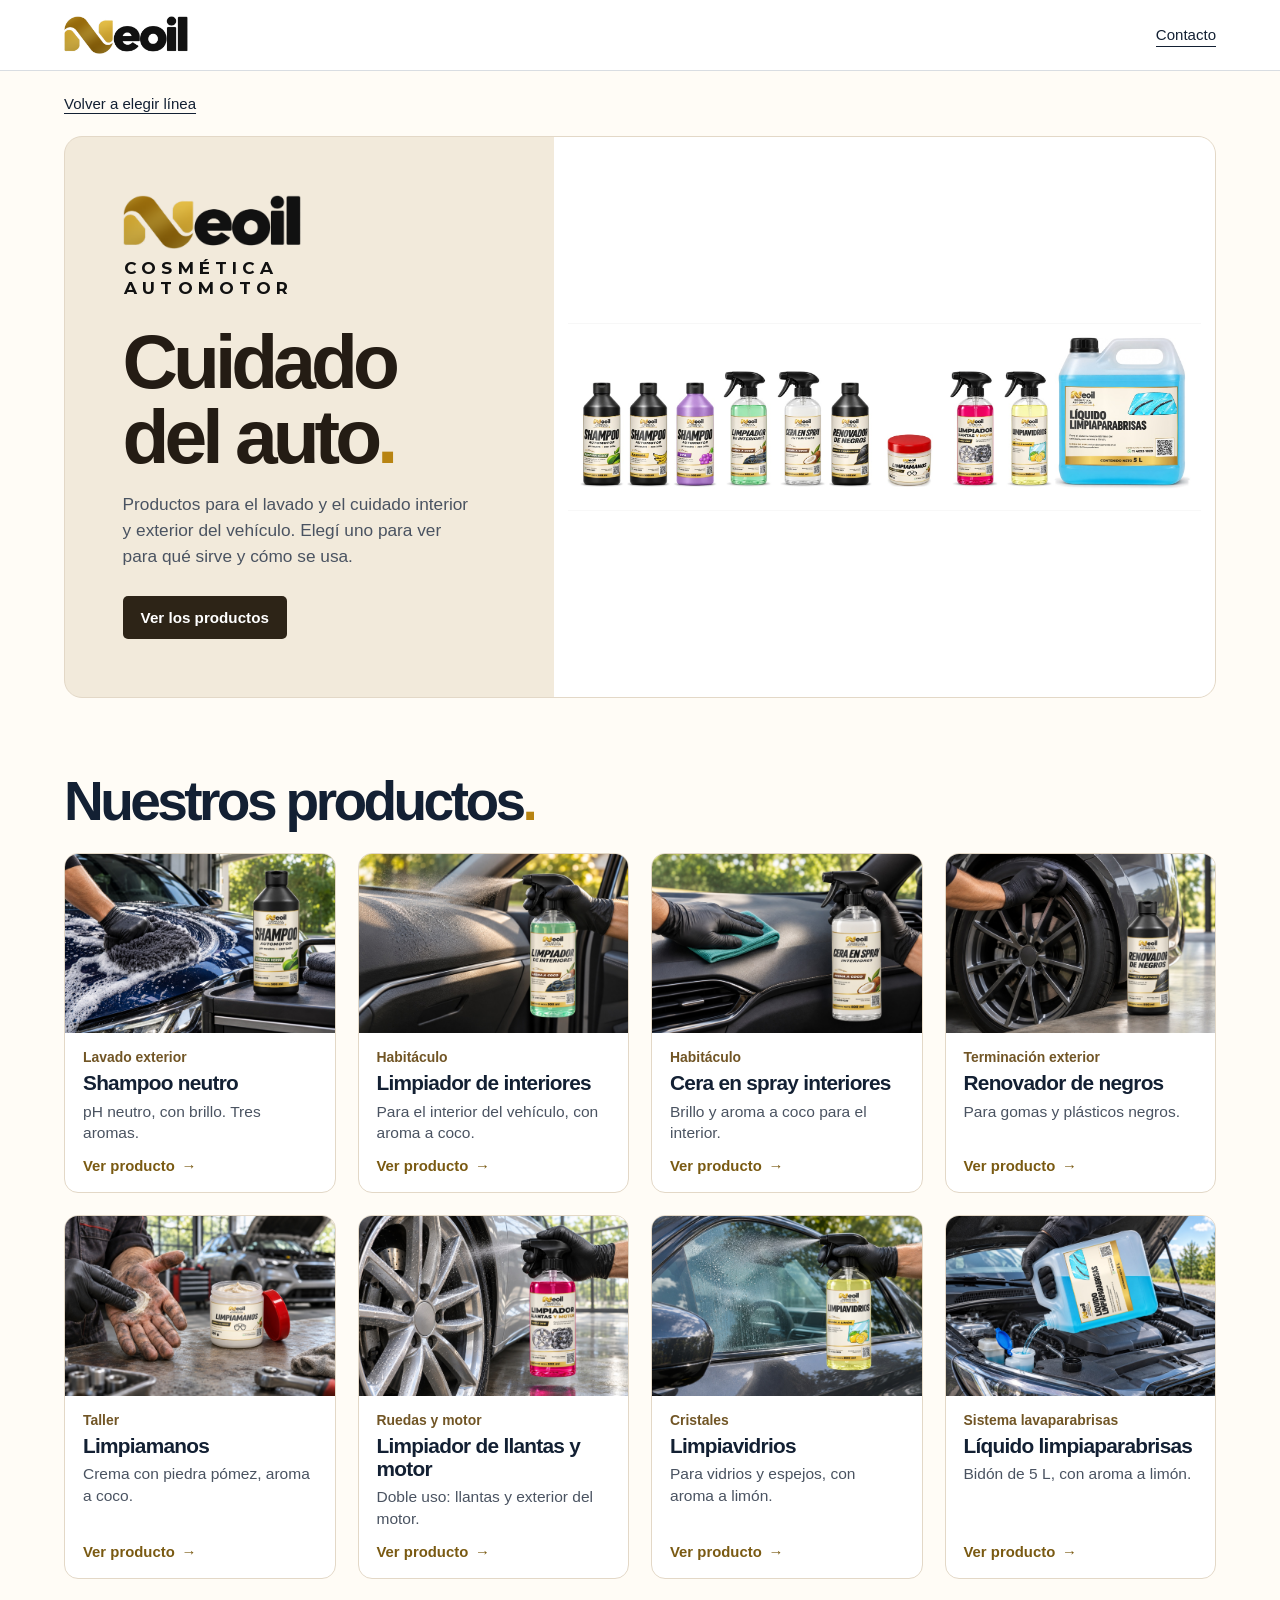
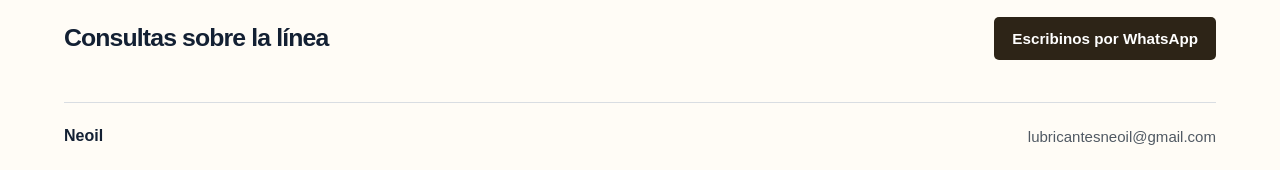
==== cosmetica-automotor.html @ 337b80f4 "Catálogo de Cosmética Automotor: grilla y una página por producto Co-Authored-By: Claude Fable 5.2 <" ====
<!doctype html>
<html lang="es-AR">
<head>
<meta charset="utf-8">
<meta name="viewport" content="width=device-width,initial-scale=1">
<link rel="icon" href="neoil-logo.jpg">
<link rel="stylesheet" href="lineas/estilo.css?v=5">
<title>Neoil Cosmética Automotor | Línea de productos</title>
<meta name="description" content="Conocé los productos de Neoil Cosmética Automotor para el lavado y cuidado del auto.">
</head><body class="auto"><header class="top"><div class="wrap bar"><a href="./" aria-label="Neoil, elegir línea"><img class="wordmark" src="lineas/neoil-oro.png" alt="Neoil" width="900" height="275"></a><a class="contact" href="https://wa.me/5491140931029">Contacto</a></div></header>
<main class="wrap">
<a class="back" href="./">Volver a elegir línea</a>
<section class="auto-hero linea"><div><span class="lockup cos auto-lockup" role="img" aria-label="Neoil Cosmética Automotor"><img src="lineas/neoil-oro.png" alt="" width="900" height="275"><span class="sub" aria-hidden="true">Cosmética<br>Automotor</span></span>
<h1>Cuidado<br>del auto<span>.</span></h1><p>Productos para el lavado y el cuidado interior y exterior del vehículo. Elegí uno para ver para qué sirve y cómo se usa.</p>
<a class="action" href="#productos">Ver los productos</a></div>
<figure><img src="lineas/fotos/linea-completa.jpg" alt="Todos los productos de Neoil Cosmética Automotor"></figure></section>
<section id="productos"><h2>Nuestros productos<span>.</span></h2>
<div class="pgrid"><a class="pcard" href="producto-shampoo"><div class="pimg"><img src="lineas/fotos/u-shampoo-manzana-verde.jpg" alt="" loading="lazy"></div><div class="pbody"><span class="category">Lavado exterior</span><h3>Shampoo neutro</h3><p>pH neutro, con brillo. Tres aromas.</p><span class="more">Ver producto<i aria-hidden="true">→</i></span></div></a><a class="pcard" href="producto-limpiador-de-interiores"><div class="pimg"><img src="lineas/fotos/u-limpiador-de-interiores.jpg" alt="" loading="lazy"></div><div class="pbody"><span class="category">Habitáculo</span><h3>Limpiador de interiores</h3><p>Para el interior del vehículo, con aroma a coco.</p><span class="more">Ver producto<i aria-hidden="true">→</i></span></div></a><a class="pcard" href="producto-cera-en-spray"><div class="pimg"><img src="lineas/fotos/u-cera-en-spray-interiores.jpg" alt="" loading="lazy"></div><div class="pbody"><span class="category">Habitáculo</span><h3>Cera en spray interiores</h3><p>Brillo y aroma a coco para el interior.</p><span class="more">Ver producto<i aria-hidden="true">→</i></span></div></a><a class="pcard" href="producto-renovador-de-negros"><div class="pimg"><img src="lineas/fotos/u-renovador-de-negros.jpg" alt="" loading="lazy"></div><div class="pbody"><span class="category">Terminación exterior</span><h3>Renovador de negros</h3><p>Para gomas y plásticos negros.</p><span class="more">Ver producto<i aria-hidden="true">→</i></span></div></a><a class="pcard" href="producto-limpiamanos"><div class="pimg"><img src="lineas/fotos/u-limpiamanos.jpg" alt="" loading="lazy"></div><div class="pbody"><span class="category">Taller</span><h3>Limpiamanos</h3><p>Crema con piedra pómez, aroma a coco.</p><span class="more">Ver producto<i aria-hidden="true">→</i></span></div></a><a class="pcard" href="producto-limpiador-de-llantas-y-motor"><div class="pimg"><img src="lineas/fotos/u-limpiador-de-llantas-y-motor.jpg" alt="" loading="lazy"></div><div class="pbody"><span class="category">Ruedas y motor</span><h3>Limpiador de llantas y motor</h3><p>Doble uso: llantas y exterior del motor.</p><span class="more">Ver producto<i aria-hidden="true">→</i></span></div></a><a class="pcard" href="producto-limpiavidrios"><div class="pimg"><img src="lineas/fotos/u-limpiavidrios.jpg" alt="" loading="lazy"></div><div class="pbody"><span class="category">Cristales</span><h3>Limpiavidrios</h3><p>Para vidrios y espejos, con aroma a limón.</p><span class="more">Ver producto<i aria-hidden="true">→</i></span></div></a><a class="pcard" href="producto-liquido-limpiaparabrisas"><div class="pimg"><img src="lineas/fotos/u-liquido-limpiaparabrisas.jpg" alt="" loading="lazy"></div><div class="pbody"><span class="category">Sistema lavaparabrisas</span><h3>Líquido limpiaparabrisas</h3><p>Bidón de 5 L, con aroma a limón.</p><span class="more">Ver producto<i aria-hidden="true">→</i></span></div></a></div></section>
<div class="ask"><h2>Consultas sobre la línea</h2><a class="action" href="https://wa.me/5491140931029?text=Hola%2C%20quiero%20consultar%20por%20la%20l%C3%ADnea%20Neoil%20Cosm%C3%A9tica%20Automotor.">Escribinos por WhatsApp</a></div>
</main><footer class="wrap bottom"><span>Neoil</span><a href="mailto:lubricantesneoil@gmail.com">lubricantesneoil@gmail.com</a></footer></body></html>
---- lineas/estilo.css ----
:root{font-family:"Helvetica Neue",Arial,sans-serif;color:#132033;background:#f8f9fa;font-synthesis:none;--navy:#062b60;--ink:#132033;--orange:#ef6b10;--line:#d9dde2}
*{box-sizing:border-box}body{margin:0;min-height:100svh;display:flex;flex-direction:column}main{flex:1}img{display:block;max-width:100%}a{color:inherit}a:focus-visible{outline:3px solid #3475d1;outline-offset:4px}.wrap{width:min(1152px,calc(100% - 72px));margin-inline:auto}.top{background:#fff;border-bottom:1px solid var(--line)}.bar,.bottom,.ask{display:flex;align-items:center;justify-content:space-between}.bar{height:70px}.wordmark{width:92px}.contact,.back,.bottom a{font-size:.94rem;text-underline-offset:4px}.contact{text-decoration:none;border-bottom:1px solid currentColor;padding-block:3px}.portal{padding:clamp(28px,5vh,68px) 0 42px}.portal h1,.auto-hero h1,#productos h2{letter-spacing:-.065em;line-height:.98;margin:0;font-weight:750}.portal h1{font-size:clamp(3rem,5.3vw,5rem);margin-bottom:clamp(22px,3.4vh,38px)}h1 span{color:var(--orange)}.choices{display:grid;grid-template-columns:1fr 1fr;gap:24px}.choice{--accent:var(--navy);display:flex;flex-direction:column;background:white;border:1px solid #d5d8dc;border-radius:16px;overflow:hidden;text-decoration:none;transition:box-shadow .2s,transform .2s}.choice:hover{transform:translateY(-3px);box-shadow:0 12px 30px #14243716}.visual{height:clamp(170px,26vh,305px);background:#152430;overflow:hidden}.visual img{width:100%;height:100%;object-fit:cover}.visual.shampoos{background:#c3b6ca}.visual.shampoos img{object-fit:cover;object-position:50% 42%}.choice-body{display:flex;flex-direction:column;align-items:flex-start;flex:1;padding:clamp(19px,2.4vw,32px)}.identity{width:auto;height:clamp(70px,9vh,96px);object-fit:contain;object-position:left center}.identity.original{margin-left:-9px}.identity.gold{margin-left:-3px}.choice-body p,.auto-hero p,.products p{line-height:1.49;color:#4a5361}.choice-body p{margin:14px 0 22px;font-size:1.03rem}.action{display:inline-flex;align-items:center;justify-content:center;align-self:flex-start;border-radius:5px;font-weight:650;font-size:.95rem;text-decoration:none;padding:13px 18px;color:#fff;background:var(--accent,var(--ink));margin-top:auto}.cosmetic{--accent:#2d2417;background:#fffaf1}.bottom{border-top:1px solid var(--line);min-height:68px;gap:12px;color:#505963}.bottom span{font-weight:700;color:var(--ink)}.bottom a{text-decoration:none}.bottom a:hover,.back:hover,.contact:hover{text-decoration:underline}
.auto{background:#fffcf6;--accent:#2d2417}.back{display:inline-block;margin:24px 0}.auto-hero{display:grid;grid-template-columns:1fr 1fr;background:#f2eadb;border:1px solid #e3d8c7;border-radius:18px;overflow:hidden}.auto-hero>div{padding:clamp(28px,4.5vw,66px)}.auto-logo{width:108px;margin-bottom:28px}.auto-hero h1{font-size:clamp(3.4rem,6vw,5.35rem);color:#241c14}.auto h1 span,.auto h2 span{color:#b88412}.auto-hero p{max-width:36ch;font-size:1.08rem;margin:18px 0 27px}figure{margin:0}.auto-hero figure{position:relative;min-height:250px;background:#c5b7cf}.auto-hero figure img{position:absolute;width:100%;height:100%;object-fit:contain}.auto-hero figcaption{position:absolute;bottom:8px;right:10px;background:#fffcf3ec;border-radius:3px;color:#413b36;padding:4px 8px;font-size:.78rem}#productos{padding-top:clamp(44px,6vw,82px);scroll-margin:20px}#productos h2{font-size:clamp(2.45rem,4.3vw,4rem);margin-bottom:24px}.collection{margin:0 auto 30px}.collection img{max-height:350px;width:100%;object-fit:contain;background:#fbf0e1;border-radius:12px}.collection figcaption{margin-top:6px;font-size:.85rem;color:#645e52}.products{padding:0;list-style:none;display:grid;grid-template-columns:repeat(4,1fr);gap:0 24px;margin:0}.products li{border-top:2px solid #c9a861;padding:19px 0 28px}.category{font-size:.87rem;font-weight:600;color:#715525}.products h3{font-size:1.45rem;letter-spacing:-.035em;line-height:1.12;margin:8px 0}.products p{margin:0}.ask{padding:28px 0 42px;gap:18px}.ask h2{font-size:1.55rem;letter-spacing:-.035em;margin:0}.ask .action{margin:0}
@media(max-width:780px){.wrap{width:calc(100% - 40px)}.choices{gap:14px}.choice-body p{font-size:1rem}.products{grid-template-columns:1fr 1fr}.auto-hero>div{padding:26px}.auto-hero h1{font-size:3.2rem}}
@media(max-width:610px){.wrap{width:calc(100% - 32px)}.bar{height:52px}.wordmark{width:78px}.portal{padding:26px 0}.portal h1{font-size:2.8rem;margin-bottom:20px}.choices{grid-template-columns:1fr;gap:14px}.choice{display:grid;grid-template-columns:32% 1fr;border-radius:11px}.visual{height:100%;min-height:168px}.visual.shampoos img{object-position:50% 50%}.choice-body{padding:14px 12px}.identity{height:54px}.identity.original{margin-left:-5px}.choice-body p{margin:8px 0 11px;line-height:1.26}.action{font-size:.9rem;padding:10px 12px}.bottom{min-height:56px}.bottom a{font-size:.84rem}.auto-hero{grid-template-columns:1fr}.auto-hero figure{height:235px}.auto-hero figure img{object-fit:contain}.auto-logo{width:85px;margin-bottom:18px}.auto-hero h1{font-size:3.4rem}.auto-hero p{margin:12px 0 18px}.back{margin:17px 0}.products{gap:0 16px}.products h3{font-size:1.2rem;overflow-wrap:anywhere}.products li{padding:15px 0 20px}.ask{align-items:flex-start;flex-direction:column}.collection{margin-bottom:21px}}
@media(max-width:360px){.choice{grid-template-columns:24% 1fr}.products{grid-template-columns:1fr}.wrap{width:calc(100% - 24px)}}
@media(prefers-reduced-motion:reduce){.choice{transition:none}.choice:hover{transform:none}}

/* --- Portada interactiva y logos unificados --- */
@font-face{font-family:"Neoil Sub";src:url(montserrat-700.woff2) format("woff2");font-weight:700;font-display:swap}
.wordmark{height:auto;width:124px}
.wordmark.swap{position:relative;display:block;aspect-ratio:900/275}
.wordmark.swap img{position:absolute;inset:0;width:100%;height:100%;transition:opacity .45s}
.wm-gold{opacity:0;animation:wm-gold 7s ease-in-out infinite}
.wm-color{animation:wm-color 7s ease-in-out infinite}
@keyframes wm-gold{0%,38%{opacity:0}50%,88%{opacity:1}100%{opacity:0}}
@keyframes wm-color{0%,38%{opacity:1}50%,88%{opacity:0}100%{opacity:1}}
body:has(.lubricant:is(:hover,:focus-visible)) .wm-gold,body:has(.cosmetic:is(:hover,:focus-visible)) .wm-color{animation:none;opacity:0}
body:has(.lubricant:is(:hover,:focus-visible)) .wm-color,body:has(.cosmetic:is(:hover,:focus-visible)) .wm-gold{animation:none;opacity:1}
body{transition:background-color .5s}
body:has(.lubricant:is(:hover,:focus-visible)){background:#eef3fb}
body:has(.cosmetic:is(:hover,:focus-visible)){background:#fbf5e6}
.lockup{display:inline-flex;flex-direction:column;align-items:stretch;font-size:clamp(15px,1.55vw,21px);width:10.5em}
.lockup img{width:100%;height:auto}
.lockup .sub{font-family:"Neoil Sub","Avenir Next","Helvetica Neue",Arial,sans-serif;font-weight:700;text-transform:uppercase;font-size:1em;line-height:1.18;letter-spacing:.3em;margin:.5em -.3em 0 .1em;white-space:nowrap}
.lockup.lub .sub{color:#062b60}
.lockup.cos .sub{color:#111}
.choice-body .lockup{min-height:7.3em}
.auto-lockup{font-size:17px;margin-bottom:26px}
.choices{perspective:1400px}
.choice{position:relative;transition:box-shadow .3s,transform .3s,opacity .3s,border-color .3s;transform:rotateX(var(--rx,0deg)) rotateY(var(--ry,0deg)) translateY(var(--lift,0));animation:card-in .7s cubic-bezier(.2,.7,.2,1) backwards;will-change:transform}
.choice.cosmetic{animation-delay:.12s}
@keyframes card-in{from{opacity:0;translate:0 26px}to{opacity:1;translate:0 0}}
.choice::after{content:"";position:absolute;left:0;right:0;top:0;height:4px;background:var(--bar,var(--navy));transform:scaleX(0);transform-origin:left;transition:transform .4s}
.lubricant{--bar:linear-gradient(90deg,#e30d18,#ff7a0a)}
.cosmetic{--bar:linear-gradient(90deg,#9a6c06,#f0cd62,#9a6c06)}
.choice:is(:hover,:focus-visible){--lift:-6px;box-shadow:0 22px 46px #14243724;border-color:transparent}
.choice:is(:hover,:focus-visible)::after{transform:scaleX(1)}
.choices:has(.choice:is(:hover,:focus-visible)) .choice:not(:hover,:focus-visible){opacity:.62}
.choice:active{--lift:-1px;scale:.985}
.visual{position:relative}
.visual img{transition:transform .9s cubic-bezier(.2,.7,.2,1),filter .5s}
.choice:is(:hover,:focus-visible) .visual img{transform:scale(1.08)}
.visual::after{content:"";position:absolute;inset:0;background:linear-gradient(105deg,transparent 35%,#ffffff55 50%,transparent 65%);transform:translateX(-120%);pointer-events:none}
.choice:is(:hover,:focus-visible) .visual::after{transform:translateX(120%);transition:transform .9s}
.visual.car{background:#17130f}
.visual.car img{object-position:38% 58%}
.tag{position:absolute;left:14px;bottom:14px;z-index:1;font-size:.8rem;font-weight:650;letter-spacing:.04em;color:#fff;background:#0b1626cc;padding:6px 10px;border-radius:999px;opacity:0;translate:0 8px;transition:opacity .3s,translate .3s}
.cosmetic .tag{background:#1d160bd9;color:#f3d57a}
.choice:is(:hover,:focus-visible) .tag{opacity:1;translate:0 0}
.action i{font-style:normal;display:inline-block;margin-left:.55em;transition:transform .3s}
.choice:is(:hover,:focus-visible) .action i{transform:translateX(5px)}
.cosmetic .action{background:linear-gradient(180deg,#2d2417,#17120a);box-shadow:inset 0 0 0 1px #b8891e}
@media(hover:none){.tag{opacity:1;translate:0 0}}
@media(max-width:610px){.wordmark{width:96px}.lockup{font-size:11.5px}.choice-body .lockup{min-height:0}.tag{left:8px;bottom:8px;font-size:.68rem;padding:4px 7px}.visual.car img{object-position:30% 55%}.auto-lockup{font-size:14px;margin-bottom:18px}}
@media(prefers-reduced-motion:reduce){.choice,.wm-gold,.wm-color{animation:none}.wm-gold{opacity:0}.choice,.visual img,.visual::after{transition:none}.choice:is(:hover,:focus-visible){--lift:0}.choice:is(:hover,:focus-visible) .visual img{transform:none}}

/* --- Catálogo de Cosmética Automotor --- */
.auto-hero.linea figure{background:#fff;min-height:300px}
.auto-hero.linea figure img{object-fit:contain;padding:14px}
.pgrid{display:grid;grid-template-columns:repeat(4,1fr);gap:22px;margin-bottom:10px}
.pcard{display:flex;flex-direction:column;background:#fff;border:1px solid #e3d8c7;border-radius:14px;overflow:hidden;text-decoration:none;transition:transform .3s,box-shadow .3s,border-color .3s;position:relative}
.pcard::after{content:"";position:absolute;left:0;right:0;top:0;height:4px;background:linear-gradient(90deg,#9a6c06,#f0cd62,#9a6c06);transform:scaleX(0);transform-origin:left;transition:transform .4s}
.pcard:is(:hover,:focus-visible){transform:translateY(-5px);box-shadow:0 18px 38px #2d241722;border-color:transparent}
.pcard:is(:hover,:focus-visible)::after{transform:scaleX(1)}
.pimg{aspect-ratio:3/2;overflow:hidden;background:#17130f}
.pimg img{width:100%;height:100%;object-fit:cover;transition:transform .8s cubic-bezier(.2,.7,.2,1)}
.pcard:is(:hover,:focus-visible) .pimg img{transform:scale(1.07)}
.pbody{display:flex;flex-direction:column;flex:1;padding:16px 18px 18px}
.pbody h3{font-size:1.3rem;letter-spacing:-.035em;line-height:1.12;margin:6px 0}
.pbody p{margin:0 0 14px;line-height:1.4;color:#4a5361;font-size:.97rem}
.more{margin-top:auto;font-weight:650;font-size:.93rem;color:#7a5a12}
.more i{font-style:normal;display:inline-block;margin-left:.45em;transition:transform .3s}
.pcard:is(:hover,:focus-visible) .more i{transform:translateX(5px)}
.phero{display:grid;grid-template-columns:1fr 1.15fr;background:#f2eadb;border:1px solid #e3d8c7;border-radius:18px;overflow:hidden}
.ptext{padding:clamp(26px,4vw,56px);display:flex;flex-direction:column;align-items:flex-start;justify-content:center}
.phero h1{font-size:clamp(2.5rem,4.6vw,4.1rem);letter-spacing:-.06em;line-height:1;margin:8px 0 0;font-weight:750;color:#241c14}
.lead{font-size:1.1rem;line-height:1.5;color:#4a5361;margin:18px 0 12px;max-width:40ch}
.pcont{margin:0 0 22px;color:#3a2c12}
.ptext .action{margin-top:0}
.puse{min-height:300px;background:#17130f}
.puse img{width:100%;height:100%;object-fit:cover}
.pvars,.pinfo{padding-top:clamp(36px,5vw,64px)}
.pvars h2,.pinfo h2{font-size:clamp(1.9rem,3.2vw,2.8rem);letter-spacing:-.055em;line-height:1;margin:0 0 20px;font-weight:750}
.variants{display:grid;grid-template-columns:repeat(3,1fr);gap:22px}
.pvars.n1 .variants{grid-template-columns:minmax(0,420px)}
.variant{background:#fff;border:1px solid #e3d8c7;border-radius:14px;overflow:hidden;margin:0}
.variant img{width:100%;aspect-ratio:1;object-fit:contain}
.variant figcaption{padding:12px 16px 16px;font-weight:650;border-top:2px solid #c9a861;color:#241c14}
.pinfo{display:grid;grid-template-columns:1fr 1fr;gap:clamp(24px,4vw,56px)}
.pinfo ul,.pinfo ol{margin:0;padding-left:1.25em;line-height:1.6;color:#3d4450;font-size:1.04rem}
.pinfo li{margin-bottom:6px}
.pinfo li::marker{color:#b88412;font-weight:700}
@media(max-width:980px){.pgrid{grid-template-columns:repeat(2,1fr)}}
@media(max-width:780px){.phero{grid-template-columns:1fr}.puse{order:-1;min-height:0;aspect-ratio:3/2}.pinfo{grid-template-columns:1fr}.variants{grid-template-columns:repeat(3,1fr);gap:10px}.variant figcaption{padding:8px 10px 10px;font-size:.88rem}}
@media(max-width:610px){.pgrid{gap:12px}.pbody{padding:12px}.pbody h3{font-size:1.08rem}.pbody p{font-size:.88rem;margin-bottom:10px}.auto-hero.linea figure{height:170px;min-height:0}.pvars.n1 .variants{grid-template-columns:1fr}}
@media(max-width:360px){.pgrid{grid-template-columns:1fr}}
@media(prefers-reduced-motion:reduce){.pcard,.pimg img{transition:none}.pcard:is(:hover,:focus-visible){transform:none}}
.variants>*,.pgrid>*,.phero>*,.pinfo>*{min-width:0}
.auto-hero.linea{grid-template-columns:1fr 1.35fr}
@media(max-width:610px){.auto-hero.linea{grid-template-columns:1fr}}
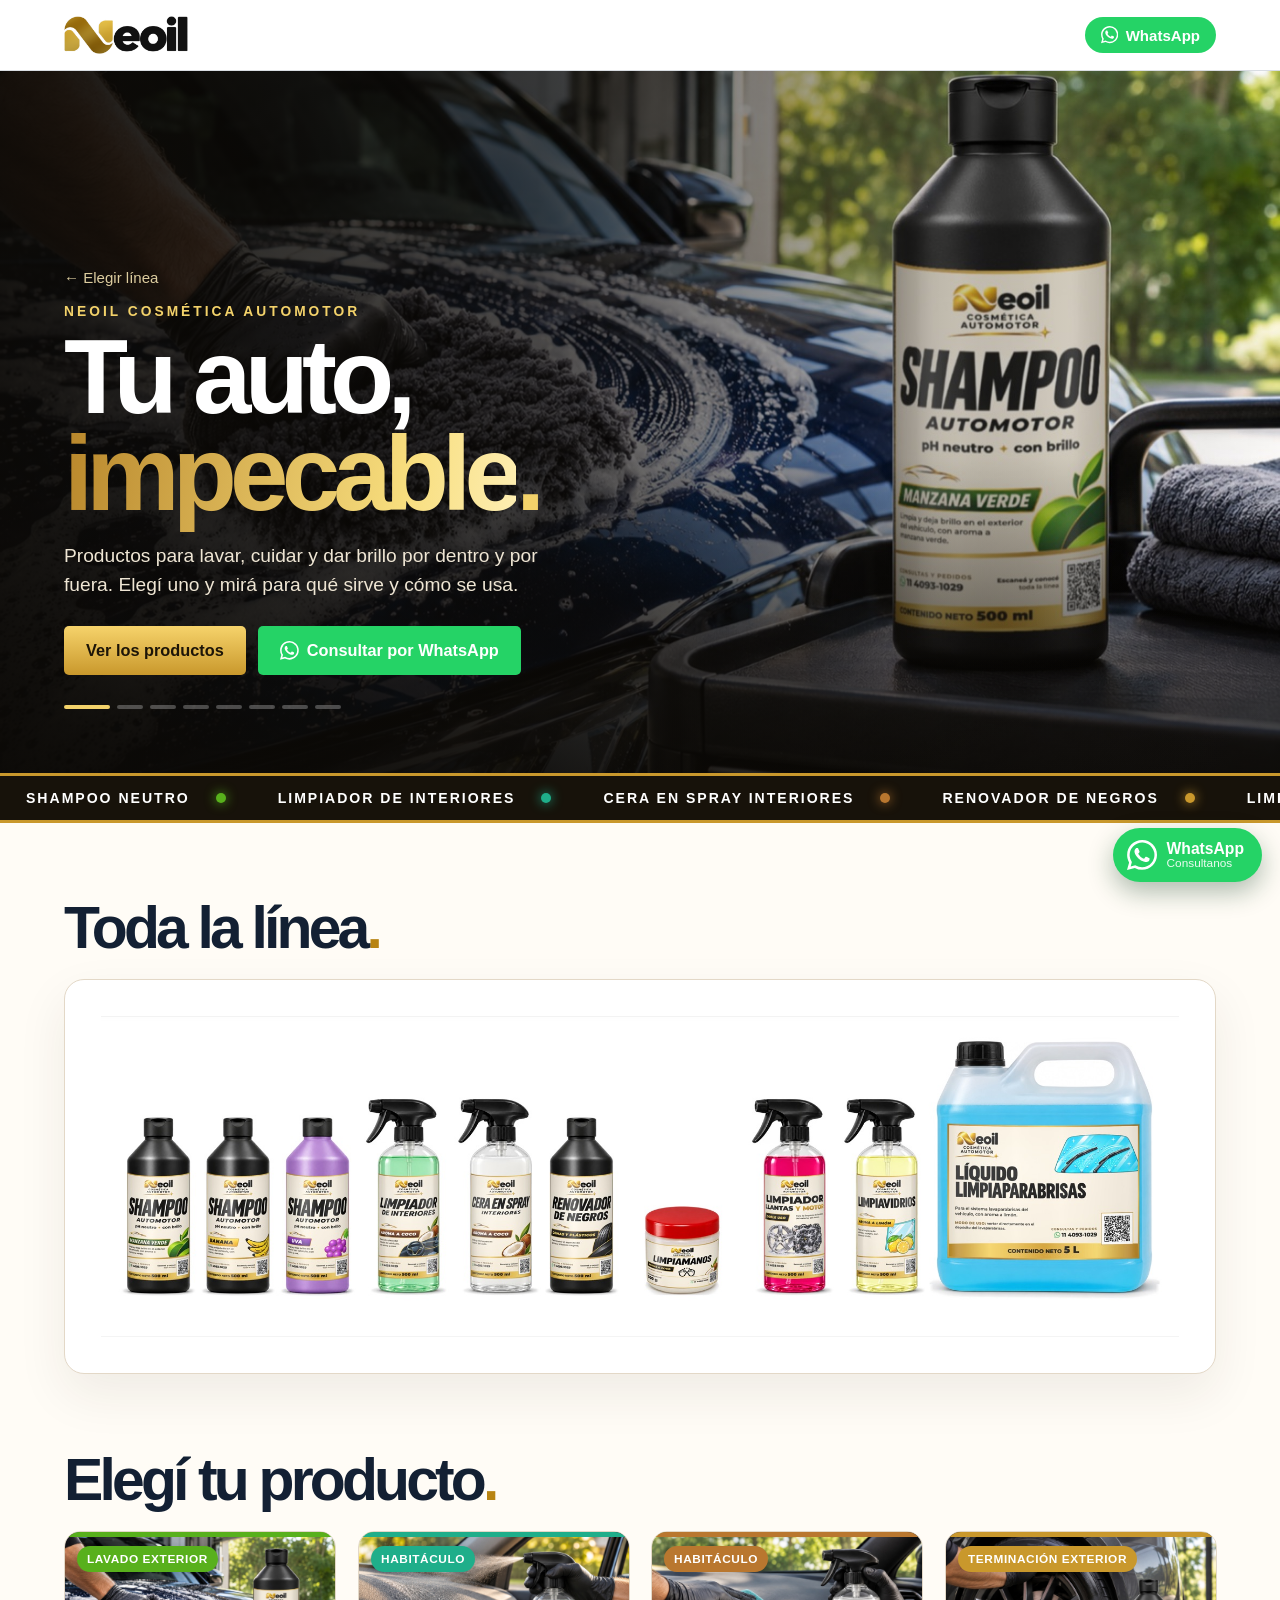
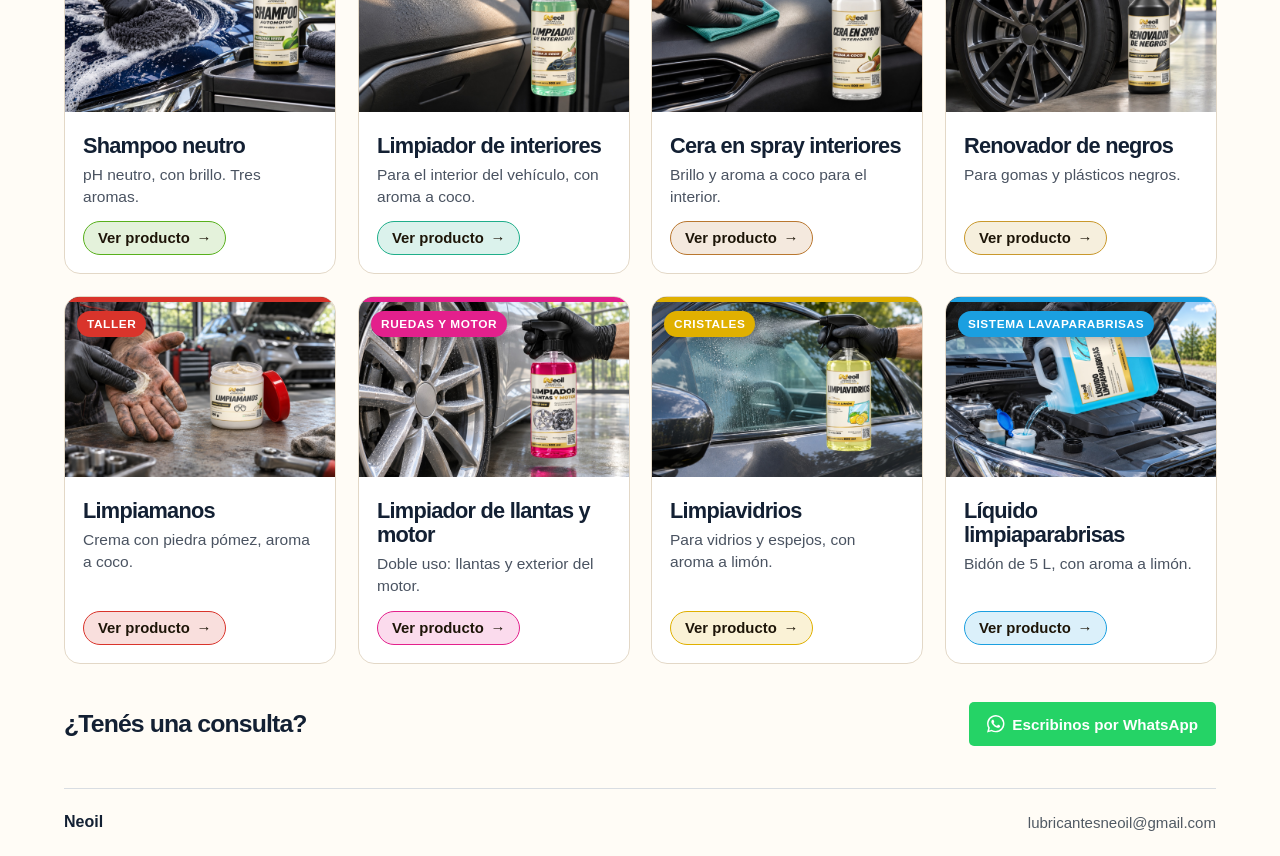
==== commit 3762bddf: "Cosmética: portada con fotos rotativas, colores por producto, animaciones y WhatsApp Co-Authored-By:" ====
--- a/cosmetica-automotor.html
+++ b/cosmetica-automotor.html
@@ -4,17 +4,23 @@
 <meta charset="utf-8">
 <meta name="viewport" content="width=device-width,initial-scale=1">
 <link rel="icon" href="neoil-logo.jpg">
-<link rel="stylesheet" href="lineas/estilo.css?v=5">
+<link rel="stylesheet" href="lineas/estilo.css?v=6">
 <title>Neoil Cosmética Automotor | Línea de productos</title>
 <meta name="description" content="Conocé los productos de Neoil Cosmética Automotor para el lavado y cuidado del auto.">
-</head><body class="auto"><header class="top"><div class="wrap bar"><a href="./" aria-label="Neoil, elegir línea"><img class="wordmark" src="lineas/neoil-oro.png" alt="Neoil" width="900" height="275"></a><a class="contact" href="https://wa.me/5491140931029">Contacto</a></div></header>
-<main class="wrap">
-<a class="back" href="./">Volver a elegir línea</a>
-<section class="auto-hero linea"><div><span class="lockup cos auto-lockup" role="img" aria-label="Neoil Cosmética Automotor"><img src="lineas/neoil-oro.png" alt="" width="900" height="275"><span class="sub" aria-hidden="true">Cosmética<br>Automotor</span></span>
-<h1>Cuidado<br>del auto<span>.</span></h1><p>Productos para el lavado y el cuidado interior y exterior del vehículo. Elegí uno para ver para qué sirve y cómo se usa.</p>
-<a class="action" href="#productos">Ver los productos</a></div>
-<figure><img src="lineas/fotos/linea-completa.jpg" alt="Todos los productos de Neoil Cosmética Automotor"></figure></section>
-<section id="productos"><h2>Nuestros productos<span>.</span></h2>
-<div class="pgrid"><a class="pcard" href="producto-shampoo"><div class="pimg"><img src="lineas/fotos/u-shampoo-manzana-verde.jpg" alt="" loading="lazy"></div><div class="pbody"><span class="category">Lavado exterior</span><h3>Shampoo neutro</h3><p>pH neutro, con brillo. Tres aromas.</p><span class="more">Ver producto<i aria-hidden="true">→</i></span></div></a><a class="pcard" href="producto-limpiador-de-interiores"><div class="pimg"><img src="lineas/fotos/u-limpiador-de-interiores.jpg" alt="" loading="lazy"></div><div class="pbody"><span class="category">Habitáculo</span><h3>Limpiador de interiores</h3><p>Para el interior del vehículo, con aroma a coco.</p><span class="more">Ver producto<i aria-hidden="true">→</i></span></div></a><a class="pcard" href="producto-cera-en-spray"><div class="pimg"><img src="lineas/fotos/u-cera-en-spray-interiores.jpg" alt="" loading="lazy"></div><div class="pbody"><span class="category">Habitáculo</span><h3>Cera en spray interiores</h3><p>Brillo y aroma a coco para el interior.</p><span class="more">Ver producto<i aria-hidden="true">→</i></span></div></a><a class="pcard" href="producto-renovador-de-negros"><div class="pimg"><img src="lineas/fotos/u-renovador-de-negros.jpg" alt="" loading="lazy"></div><div class="pbody"><span class="category">Terminación exterior</span><h3>Renovador de negros</h3><p>Para gomas y plásticos negros.</p><span class="more">Ver producto<i aria-hidden="true">→</i></span></div></a><a class="pcard" href="producto-limpiamanos"><div class="pimg"><img src="lineas/fotos/u-limpiamanos.jpg" alt="" loading="lazy"></div><div class="pbody"><span class="category">Taller</span><h3>Limpiamanos</h3><p>Crema con piedra pómez, aroma a coco.</p><span class="more">Ver producto<i aria-hidden="true">→</i></span></div></a><a class="pcard" href="producto-limpiador-de-llantas-y-motor"><div class="pimg"><img src="lineas/fotos/u-limpiador-de-llantas-y-motor.jpg" alt="" loading="lazy"></div><div class="pbody"><span class="category">Ruedas y motor</span><h3>Limpiador de llantas y motor</h3><p>Doble uso: llantas y exterior del motor.</p><span class="more">Ver producto<i aria-hidden="true">→</i></span></div></a><a class="pcard" href="producto-limpiavidrios"><div class="pimg"><img src="lineas/fotos/u-limpiavidrios.jpg" alt="" loading="lazy"></div><div class="pbody"><span class="category">Cristales</span><h3>Limpiavidrios</h3><p>Para vidrios y espejos, con aroma a limón.</p><span class="more">Ver producto<i aria-hidden="true">→</i></span></div></a><a class="pcard" href="producto-liquido-limpiaparabrisas"><div class="pimg"><img src="lineas/fotos/u-liquido-limpiaparabrisas.jpg" alt="" loading="lazy"></div><div class="pbody"><span class="category">Sistema lavaparabrisas</span><h3>Líquido limpiaparabrisas</h3><p>Bidón de 5 L, con aroma a limón.</p><span class="more">Ver producto<i aria-hidden="true">→</i></span></div></a></div></section>
-<div class="ask"><h2>Consultas sobre la línea</h2><a class="action" href="https://wa.me/5491140931029?text=Hola%2C%20quiero%20consultar%20por%20la%20l%C3%ADnea%20Neoil%20Cosm%C3%A9tica%20Automotor.">Escribinos por WhatsApp</a></div>
-</main><footer class="wrap bottom"><span>Neoil</span><a href="mailto:lubricantesneoil@gmail.com">lubricantesneoil@gmail.com</a></footer></body></html>+</head><body class="auto"><header class="top"><div class="wrap bar"><a href="./" aria-label="Neoil, elegir línea"><img class="wordmark" src="lineas/neoil-oro.png" alt="Neoil" width="900" height="275"></a><a class="contact wabtn" href="https://wa.me/5491140931029"><svg class="wa" viewBox="0 0 24 24" aria-hidden="true"><path fill="currentColor" d="M20.52 3.48A11.85 11.85 0 0 0 12.04 0C5.46 0 .1 5.35.1 11.94c0 2.1.55 4.16 1.6 5.97L0 24l6.25-1.64a11.94 11.94 0 0 0 5.79 1.48h.01C18.63 23.84 24 18.49 24 11.9c0-3.19-1.24-6.18-3.48-8.42zM12.04 21.83a9.9 9.9 0 0 1-5.05-1.38l-.36-.21-3.71.97.99-3.61-.24-.38a9.91 9.91 0 1 1 8.37 4.61zm5.44-7.42c-.3-.15-1.76-.87-2.03-.97-.28-.1-.48-.15-.68.15-.2.3-.77.97-.94 1.17-.17.2-.35.22-.65.07-.3-.15-1.26-.46-2.4-1.49-.89-.79-1.49-1.77-1.66-2.07-.17-.3-.02-.46.13-.61.13-.13.3-.35.45-.52.15-.18.2-.3.3-.5.1-.2.05-.37-.03-.52-.07-.15-.67-1.62-.92-2.22-.24-.58-.49-.5-.67-.51h-.57c-.2 0-.52.07-.79.37-.27.3-1.04 1.02-1.04 2.49s1.07 2.89 1.22 3.09c.15.2 2.1 3.2 5.09 4.49.71.3 1.27.49 1.7.63.71.22 1.36.19 1.87.12.57-.09 1.76-.72 2.01-1.42.25-.7.25-1.3.17-1.42-.07-.12-.27-.2-.57-.34z"/></svg>WhatsApp</a></div></header>
+<main>
+<section class="bighero"><div class="slides" aria-hidden="true"><img src="lineas/fotos/u-shampoo-manzana-verde.jpg" alt="" class=on><img src="lineas/fotos/u-limpiador-de-interiores.jpg" alt=""><img src="lineas/fotos/u-cera-en-spray-interiores.jpg" alt=""><img src="lineas/fotos/u-renovador-de-negros.jpg" alt=""><img src="lineas/fotos/u-limpiamanos.jpg" alt=""><img src="lineas/fotos/u-limpiador-de-llantas-y-motor.jpg" alt=""><img src="lineas/fotos/u-limpiavidrios.jpg" alt=""><img src="lineas/fotos/u-liquido-limpiaparabrisas.jpg" alt=""></div><div class="shade"></div>
+<div class="wrap herotext"><a class="back light" href="./">← Elegir línea</a>
+<p class="kicker">Neoil Cosmética Automotor</p>
+<h1>Tu auto,<br><em>impecable</em><span>.</span></h1>
+<p class="herolead">Productos para lavar, cuidar y dar brillo por dentro y por fuera. Elegí uno y mirá para qué sirve y cómo se usa.</p>
+<div class="herobtns"><a class="action gold" href="#productos">Ver los productos</a><a class="action wa-action" href="https://wa.me/5491140931029?text=Hola%2C%20quiero%20consultar%20por%20la%20l%C3%ADnea%20Neoil%20Cosm%C3%A9tica%20Automotor."><svg class="wa" viewBox="0 0 24 24" aria-hidden="true"><path fill="currentColor" d="M20.52 3.48A11.85 11.85 0 0 0 12.04 0C5.46 0 .1 5.35.1 11.94c0 2.1.55 4.16 1.6 5.97L0 24l6.25-1.64a11.94 11.94 0 0 0 5.79 1.48h.01C18.63 23.84 24 18.49 24 11.9c0-3.19-1.24-6.18-3.48-8.42zM12.04 21.83a9.9 9.9 0 0 1-5.05-1.38l-.36-.21-3.71.97.99-3.61-.24-.38a9.91 9.91 0 1 1 8.37 4.61zm5.44-7.42c-.3-.15-1.76-.87-2.03-.97-.28-.1-.48-.15-.68.15-.2.3-.77.97-.94 1.17-.17.2-.35.22-.65.07-.3-.15-1.26-.46-2.4-1.49-.89-.79-1.49-1.77-1.66-2.07-.17-.3-.02-.46.13-.61.13-.13.3-.35.45-.52.15-.18.2-.3.3-.5.1-.2.05-.37-.03-.52-.07-.15-.67-1.62-.92-2.22-.24-.58-.49-.5-.67-.51h-.57c-.2 0-.52.07-.79.37-.27.3-1.04 1.02-1.04 2.49s1.07 2.89 1.22 3.09c.15.2 2.1 3.2 5.09 4.49.71.3 1.27.49 1.7.63.71.22 1.36.19 1.87.12.57-.09 1.76-.72 2.01-1.42.25-.7.25-1.3.17-1.42-.07-.12-.27-.2-.57-.34z"/></svg>Consultar por WhatsApp</a></div>
+<div class="dots" aria-hidden="true"><i></i><i></i><i></i><i></i><i></i><i></i><i></i><i></i></div></div></section>
+<div class="ribbon2" aria-hidden="true"><div class="track"><span style="--c:#58b01c">Shampoo neutro</span><span style="--c:#1fae8a">Limpiador de interiores</span><span style="--c:#b9772f">Cera en spray interiores</span><span style="--c:#c9982c">Renovador de negros</span><span style="--c:#d9342b">Limpiamanos</span><span style="--c:#e3208c">Limpiador de llantas y motor</span><span style="--c:#e0b000">Limpiavidrios</span><span style="--c:#1b9fe0">Líquido limpiaparabrisas</span><span style="--c:#58b01c">Shampoo neutro</span><span style="--c:#1fae8a">Limpiador de interiores</span><span style="--c:#b9772f">Cera en spray interiores</span><span style="--c:#c9982c">Renovador de negros</span><span style="--c:#d9342b">Limpiamanos</span><span style="--c:#e3208c">Limpiador de llantas y motor</span><span style="--c:#e0b000">Limpiavidrios</span><span style="--c:#1b9fe0">Líquido limpiaparabrisas</span></div></div>
+<div class="wrap">
+<section class="lineup reveal"><h2>Toda la línea<span>.</span></h2><figure><img src="lineas/fotos/linea-completa.jpg" alt="Todos los productos de Neoil Cosmética Automotor"></figure></section>
+<section id="productos"><h2 class="reveal">Elegí tu producto<span>.</span></h2>
+<div class="pgrid"><a class="pcard reveal" style="--c:#58b01c;--d:0ms" href="producto-shampoo"><div class="pimg"><img src="lineas/fotos/u-shampoo-manzana-verde.jpg" alt="" loading="lazy"><span class="chip">Lavado exterior</span></div><div class="pbody"><h3>Shampoo neutro</h3><p>pH neutro, con brillo. Tres aromas.</p><span class="more">Ver producto<i aria-hidden="true">→</i></span></div></a><a class="pcard reveal" style="--c:#1fae8a;--d:80ms" href="producto-limpiador-de-interiores"><div class="pimg"><img src="lineas/fotos/u-limpiador-de-interiores.jpg" alt="" loading="lazy"><span class="chip">Habitáculo</span></div><div class="pbody"><h3>Limpiador de interiores</h3><p>Para el interior del vehículo, con aroma a coco.</p><span class="more">Ver producto<i aria-hidden="true">→</i></span></div></a><a class="pcard reveal" style="--c:#b9772f;--d:160ms" href="producto-cera-en-spray"><div class="pimg"><img src="lineas/fotos/u-cera-en-spray-interiores.jpg" alt="" loading="lazy"><span class="chip">Habitáculo</span></div><div class="pbody"><h3>Cera en spray interiores</h3><p>Brillo y aroma a coco para el interior.</p><span class="more">Ver producto<i aria-hidden="true">→</i></span></div></a><a class="pcard reveal" style="--c:#c9982c;--d:240ms" href="producto-renovador-de-negros"><div class="pimg"><img src="lineas/fotos/u-renovador-de-negros.jpg" alt="" loading="lazy"><span class="chip">Terminación exterior</span></div><div class="pbody"><h3>Renovador de negros</h3><p>Para gomas y plásticos negros.</p><span class="more">Ver producto<i aria-hidden="true">→</i></span></div></a><a class="pcard reveal" style="--c:#d9342b;--d:0ms" href="producto-limpiamanos"><div class="pimg"><img src="lineas/fotos/u-limpiamanos.jpg" alt="" loading="lazy"><span class="chip">Taller</span></div><div class="pbody"><h3>Limpiamanos</h3><p>Crema con piedra pómez, aroma a coco.</p><span class="more">Ver producto<i aria-hidden="true">→</i></span></div></a><a class="pcard reveal" style="--c:#e3208c;--d:80ms" href="producto-limpiador-de-llantas-y-motor"><div class="pimg"><img src="lineas/fotos/u-limpiador-de-llantas-y-motor.jpg" alt="" loading="lazy"><span class="chip">Ruedas y motor</span></div><div class="pbody"><h3>Limpiador de llantas y motor</h3><p>Doble uso: llantas y exterior del motor.</p><span class="more">Ver producto<i aria-hidden="true">→</i></span></div></a><a class="pcard reveal" style="--c:#e0b000;--d:160ms" href="producto-limpiavidrios"><div class="pimg"><img src="lineas/fotos/u-limpiavidrios.jpg" alt="" loading="lazy"><span class="chip">Cristales</span></div><div class="pbody"><h3>Limpiavidrios</h3><p>Para vidrios y espejos, con aroma a limón.</p><span class="more">Ver producto<i aria-hidden="true">→</i></span></div></a><a class="pcard reveal" style="--c:#1b9fe0;--d:240ms" href="producto-liquido-limpiaparabrisas"><div class="pimg"><img src="lineas/fotos/u-liquido-limpiaparabrisas.jpg" alt="" loading="lazy"><span class="chip">Sistema lavaparabrisas</span></div><div class="pbody"><h3>Líquido limpiaparabrisas</h3><p>Bidón de 5 L, con aroma a limón.</p><span class="more">Ver producto<i aria-hidden="true">→</i></span></div></a></div></section>
+<div class="ask reveal"><h2>¿Tenés una consulta?</h2><a class="action wa-action" href="https://wa.me/5491140931029?text=Hola%2C%20quiero%20consultar%20por%20la%20l%C3%ADnea%20Neoil%20Cosm%C3%A9tica%20Automotor."><svg class="wa" viewBox="0 0 24 24" aria-hidden="true"><path fill="currentColor" d="M20.52 3.48A11.85 11.85 0 0 0 12.04 0C5.46 0 .1 5.35.1 11.94c0 2.1.55 4.16 1.6 5.97L0 24l6.25-1.64a11.94 11.94 0 0 0 5.79 1.48h.01C18.63 23.84 24 18.49 24 11.9c0-3.19-1.24-6.18-3.48-8.42zM12.04 21.83a9.9 9.9 0 0 1-5.05-1.38l-.36-.21-3.71.97.99-3.61-.24-.38a9.91 9.91 0 1 1 8.37 4.61zm5.44-7.42c-.3-.15-1.76-.87-2.03-.97-.28-.1-.48-.15-.68.15-.2.3-.77.97-.94 1.17-.17.2-.35.22-.65.07-.3-.15-1.26-.46-2.4-1.49-.89-.79-1.49-1.77-1.66-2.07-.17-.3-.02-.46.13-.61.13-.13.3-.35.45-.52.15-.18.2-.3.3-.5.1-.2.05-.37-.03-.52-.07-.15-.67-1.62-.92-2.22-.24-.58-.49-.5-.67-.51h-.57c-.2 0-.52.07-.79.37-.27.3-1.04 1.02-1.04 2.49s1.07 2.89 1.22 3.09c.15.2 2.1 3.2 5.09 4.49.71.3 1.27.49 1.7.63.71.22 1.36.19 1.87.12.57-.09 1.76-.72 2.01-1.42.25-.7.25-1.3.17-1.42-.07-.12-.27-.2-.57-.34z"/></svg>Escribinos por WhatsApp</a></div>
+</div><a class="wafloat" href="https://wa.me/5491140931029?text=Hola%2C%20quiero%20consultar%20por%20la%20l%C3%ADnea%20Neoil%20Cosm%C3%A9tica%20Automotor." target="_blank" rel="noopener" aria-label="Consultar por WhatsApp"><svg class="wa" viewBox="0 0 24 24" aria-hidden="true"><path fill="currentColor" d="M20.52 3.48A11.85 11.85 0 0 0 12.04 0C5.46 0 .1 5.35.1 11.94c0 2.1.55 4.16 1.6 5.97L0 24l6.25-1.64a11.94 11.94 0 0 0 5.79 1.48h.01C18.63 23.84 24 18.49 24 11.9c0-3.19-1.24-6.18-3.48-8.42zM12.04 21.83a9.9 9.9 0 0 1-5.05-1.38l-.36-.21-3.71.97.99-3.61-.24-.38a9.91 9.91 0 1 1 8.37 4.61zm5.44-7.42c-.3-.15-1.76-.87-2.03-.97-.28-.1-.48-.15-.68.15-.2.3-.77.97-.94 1.17-.17.2-.35.22-.65.07-.3-.15-1.26-.46-2.4-1.49-.89-.79-1.49-1.77-1.66-2.07-.17-.3-.02-.46.13-.61.13-.13.3-.35.45-.52.15-.18.2-.3.3-.5.1-.2.05-.37-.03-.52-.07-.15-.67-1.62-.92-2.22-.24-.58-.49-.5-.67-.51h-.57c-.2 0-.52.07-.79.37-.27.3-1.04 1.02-1.04 2.49s1.07 2.89 1.22 3.09c.15.2 2.1 3.2 5.09 4.49.71.3 1.27.49 1.7.63.71.22 1.36.19 1.87.12.57-.09 1.76-.72 2.01-1.42.25-.7.25-1.3.17-1.42-.07-.12-.27-.2-.57-.34z"/></svg><span><b>WhatsApp</b><small>Consultanos</small></span></a>
+</main><script src="lineas/cosmetica.js?v=6" defer></script><footer class="wrap bottom"><span>Neoil</span><a href="mailto:lubricantesneoil@gmail.com">lubricantesneoil@gmail.com</a></footer></body></html>
--- a/lineas/estilo.css
+++ b/lineas/estilo.css
@@ -99,3 +99,93 @@
 .variants>*,.pgrid>*,.phero>*,.pinfo>*{min-width:0}
 .auto-hero.linea{grid-template-columns:1fr 1.35fr}
 @media(max-width:610px){.auto-hero.linea{grid-template-columns:1fr}}
+
+/* --- Cosmética: más vida (v6) --- */
+.auto{--gold:#c9982c;--c:#c9982c}
+.wa{width:1.15em;height:1.15em;flex:none;margin-right:.5em;vertical-align:-.2em}
+.wabtn{display:inline-flex;align-items:center;background:#25d366;color:#fff!important;border:0!important;border-radius:999px;padding:9px 16px!important;font-weight:700;transition:transform .2s,box-shadow .2s}
+.wabtn:hover{transform:translateY(-2px);box-shadow:0 8px 18px #25d36655;text-decoration:none!important}
+.action.wa-action{background:#25d366;color:#fff;box-shadow:none}
+.action.wa-action:hover{background:#1fbd5a}
+.action.gold{background:linear-gradient(180deg,#f6d36b,#c9982c);color:#1d1508}
+.action{transition:transform .2s,box-shadow .2s,background .2s}
+.action:hover{transform:translateY(-2px);box-shadow:0 10px 22px #0003}
+.wafloat{position:fixed;right:18px;bottom:18px;z-index:50;display:flex;align-items:center;gap:10px;background:#25d366;color:#fff;text-decoration:none;border-radius:999px;padding:12px 18px 12px 14px;box-shadow:0 10px 26px #0b3d1e55;animation:wapulse 2.6s infinite}
+.wafloat .wa{width:30px;height:30px;margin:0}
+.wafloat span{display:flex;flex-direction:column;line-height:1.05}
+.wafloat b{font-size:.98rem}.wafloat small{font-size:.74rem;opacity:.9}
+.wafloat:hover{transform:scale(1.05)}
+@keyframes wapulse{0%{box-shadow:0 10px 26px #0b3d1e55,0 0 0 0 #25d36699}70%{box-shadow:0 10px 26px #0b3d1e55,0 0 0 16px #25d36600}100%{box-shadow:0 10px 26px #0b3d1e55,0 0 0 0 #25d36600}}
+/* hero */
+.bighero{position:relative;min-height:min(78vh,720px);display:flex;align-items:flex-end;color:#fff;overflow:hidden;background:#0f0c08}
+.slides img{position:absolute;inset:0;width:100%;height:100%;object-fit:cover;opacity:0;transform:scale(1.12);transition:opacity 1.2s ease,transform 7s linear}
+.slides img.on{opacity:1;transform:scale(1)}
+.shade{position:absolute;inset:0;background:linear-gradient(90deg,#0b0906f2 0%,#0b0906b8 42%,#0b090633 75%,#0b090600 100%),linear-gradient(0deg,#0b0906cc,#0b090600 45%)}
+.herotext{position:relative;padding:clamp(28px,6vw,72px) 0 clamp(34px,6vw,64px)}
+.back.light{color:#f3e2b0;margin:0 0 18px;text-decoration:none;opacity:.9}
+.kicker{font-weight:700;letter-spacing:.22em;text-transform:uppercase;font-size:.86rem;color:#f3d26a;margin:0 0 10px;animation:up .7s both}
+.bighero h1{font-size:clamp(3.2rem,8.2vw,7.2rem);letter-spacing:-.065em;line-height:.92;margin:0;font-weight:800;animation:up .8s .08s both}
+.bighero h1 em{font-style:normal;background:linear-gradient(100deg,#b8862a,#f8de7e 35%,#fff3c4 50%,#f8de7e 65%,#b8862a);background-size:220% 100%;-webkit-background-clip:text;background-clip:text;color:transparent;animation:shine 4.5s linear infinite}
+.bighero h1 span{color:#f3d26a}
+@keyframes shine{0%{background-position:120% 0}100%{background-position:-100% 0}}
+@keyframes up{from{opacity:0;transform:translateY(26px)}to{opacity:1;transform:none}}
+.herolead{max-width:46ch;font-size:clamp(1.02rem,1.5vw,1.22rem);line-height:1.5;color:#efe6d4;margin:20px 0 26px;animation:up .8s .18s both}
+.herobtns{display:flex;flex-wrap:wrap;gap:12px;animation:up .8s .28s both}
+.herobtns .action{margin:0;font-size:1.02rem;padding:15px 22px;display:inline-flex;align-items:center}
+.dots{display:flex;gap:7px;margin-top:30px}
+.dots i{width:26px;height:4px;border-radius:9px;background:#ffffff44;transition:background .4s,width .4s}
+.dots i.on{background:#f3d26a;width:46px}
+/* ribbon */
+.ribbon2{background:#17120a;overflow:hidden;border-block:3px solid var(--gold)}
+.ribbon2 .track{display:flex;width:max-content;animation:marq 34s linear infinite}
+.ribbon2 span{color:#fff;font-weight:800;letter-spacing:.14em;text-transform:uppercase;font-size:.88rem;padding:14px 26px;white-space:nowrap;display:flex;align-items:center;gap:26px}
+.ribbon2 span::after{content:"";width:10px;height:10px;border-radius:50%;background:var(--c);box-shadow:0 0 12px var(--c)}
+@keyframes marq{to{transform:translateX(-50%)}}
+/* line-up */
+.lineup{padding-top:clamp(40px,6vw,76px)}
+.lineup h2,#productos h2{font-size:clamp(2.45rem,4.6vw,4.2rem);letter-spacing:-.065em;line-height:.98;margin:0 0 22px;font-weight:750}
+.lineup figure{background:#fff;border:1px solid #e3d8c7;border-radius:20px;padding:clamp(14px,3vw,36px);overflow:hidden;box-shadow:0 20px 50px #2d241714}
+.lineup img{width:100%;height:auto;transition:transform .8s cubic-bezier(.2,.7,.2,1)}
+.lineup figure:hover img{transform:scale(1.04)}
+/* cards */
+.pcard{--c:#c9982c;border-radius:16px;transform:perspective(900px) rotateX(var(--rx,0deg)) rotateY(var(--ry,0deg)) translateY(var(--lift,0))}
+.pcard::after{height:5px;background:var(--c);transform:scaleX(1)}
+.pcard:is(:hover,:focus-visible){--lift:-7px;box-shadow:0 22px 44px color-mix(in srgb,var(--c) 30%,#0000),0 6px 16px #0002;transform:perspective(900px) rotateX(var(--rx,0deg)) rotateY(var(--ry,0deg)) translateY(var(--lift,0))}
+.pimg{position:relative}
+.chip{position:absolute;left:12px;top:14px;background:var(--c);color:#fff;font-weight:750;font-size:.74rem;letter-spacing:.05em;text-transform:uppercase;padding:6px 10px;border-radius:999px;box-shadow:0 4px 12px #0004}
+.chip.static{position:static;display:inline-block;margin-bottom:6px}
+.pbody h3{font-size:1.36rem}
+.more{color:#1d1508;display:inline-flex;align-items:center;align-self:flex-start;background:color-mix(in srgb,var(--c) 16%,#fff);border:1.5px solid var(--c);border-radius:999px;padding:8px 14px;transition:background .25s,color .25s}
+.pcard:is(:hover,:focus-visible) .more{background:var(--c);color:#fff}
+/* product page */
+.phero{border-top:6px solid var(--c);box-shadow:0 20px 50px #2d241714}
+.phero h1 span,.pvars h2 span,.pinfo h2 span{color:var(--c)}
+.puse{overflow:hidden}
+.puse img{animation:kb 16s ease-in-out infinite alternate}
+@keyframes kb{from{transform:scale(1)}to{transform:scale(1.1)}}
+.variant{transition:transform .3s,box-shadow .3s,border-color .3s}
+.variant:hover{transform:translateY(-6px);box-shadow:0 18px 36px color-mix(in srgb,var(--c) 26%,#0000);border-color:var(--c)}
+.variant img{transition:transform .5s}
+.variant:hover img{transform:scale(1.06)}
+.variant figcaption{border-top-color:var(--c)}
+.pinfo>div{background:#fff;border:1px solid #e3d8c7;border-radius:16px;padding:clamp(18px,2.6vw,30px);border-left:6px solid var(--c)}
+.pinfo li::marker{color:var(--c)}
+.nextcard{--c:#c9982c;display:flex;align-items:center;gap:18px;margin:clamp(34px,5vw,60px) 0 44px;background:#17120a;color:#fff;border-radius:18px;overflow:hidden;text-decoration:none;border-left:8px solid var(--c);transition:transform .3s,box-shadow .3s}
+.nextcard img{width:min(38%,300px);aspect-ratio:3/2;object-fit:cover;transition:transform .7s}
+.nextcard span{display:flex;flex-direction:column;gap:6px;padding:14px 20px}
+.nextcard small{letter-spacing:.16em;text-transform:uppercase;font-weight:700;font-size:.78rem;color:#f3d26a}
+.nextcard b{font-size:clamp(1.3rem,2.6vw,2rem);letter-spacing:-.04em;line-height:1.05}
+.nextcard:hover{transform:translateY(-4px);box-shadow:0 20px 44px #0004}.nextcard:hover img{transform:scale(1.07)}
+/* reveal on scroll */
+.js .reveal{opacity:0;transform:translateY(34px);transition:opacity .7s ease var(--d,0ms),transform .7s cubic-bezier(.2,.7,.2,1) var(--d,0ms)}
+.js .reveal.in{opacity:1;transform:none}
+.js .pcard.reveal.in{transform:perspective(900px) rotateX(var(--rx,0deg)) rotateY(var(--ry,0deg)) translateY(var(--lift,0));transition:opacity .7s ease var(--d,0ms),transform .3s,box-shadow .3s}
+@media(max-width:610px){.bighero{min-height:76vh}.shade{background:linear-gradient(0deg,#0b0906f5 0%,#0b0906c2 55%,#0b090644 100%)}.herobtns .action{width:100%;justify-content:center}.wafloat{padding:12px;right:12px;bottom:12px}.wafloat span{display:none}.chip{font-size:.62rem;padding:4px 7px;left:8px;top:10px}.more{padding:6px 10px;font-size:.84rem}.wabtn{padding:7px 12px!important;font-size:.86rem}.nextcard img{width:42%}}
+@media(prefers-reduced-motion:reduce){.slides img{transition:opacity .4s;transform:none}.ribbon2 .track,.puse img,.wafloat,.bighero h1 em,.kicker,.bighero h1,.herolead,.herobtns{animation:none}.js .reveal{opacity:1;transform:none;transition:none}}
+.pduo{display:grid;grid-template-columns:minmax(0,.8fr) minmax(0,1.2fr);gap:clamp(20px,3vw,40px);padding-top:clamp(36px,5vw,64px);align-items:stretch}
+.variants.one{grid-template-columns:1fr;height:100%}
+.variants.one .variant{display:flex;flex-direction:column;height:100%}
+.variants.one .variant img{flex:1;min-height:0;aspect-ratio:auto;max-height:520px}
+.pinfo.col{grid-template-columns:1fr;padding-top:0;gap:20px}
+.pinfo.col h2{font-size:clamp(1.7rem,2.6vw,2.3rem)}
+@media(max-width:780px){.pduo{grid-template-columns:1fr}.variants.one .variant img{aspect-ratio:1;max-height:none}}
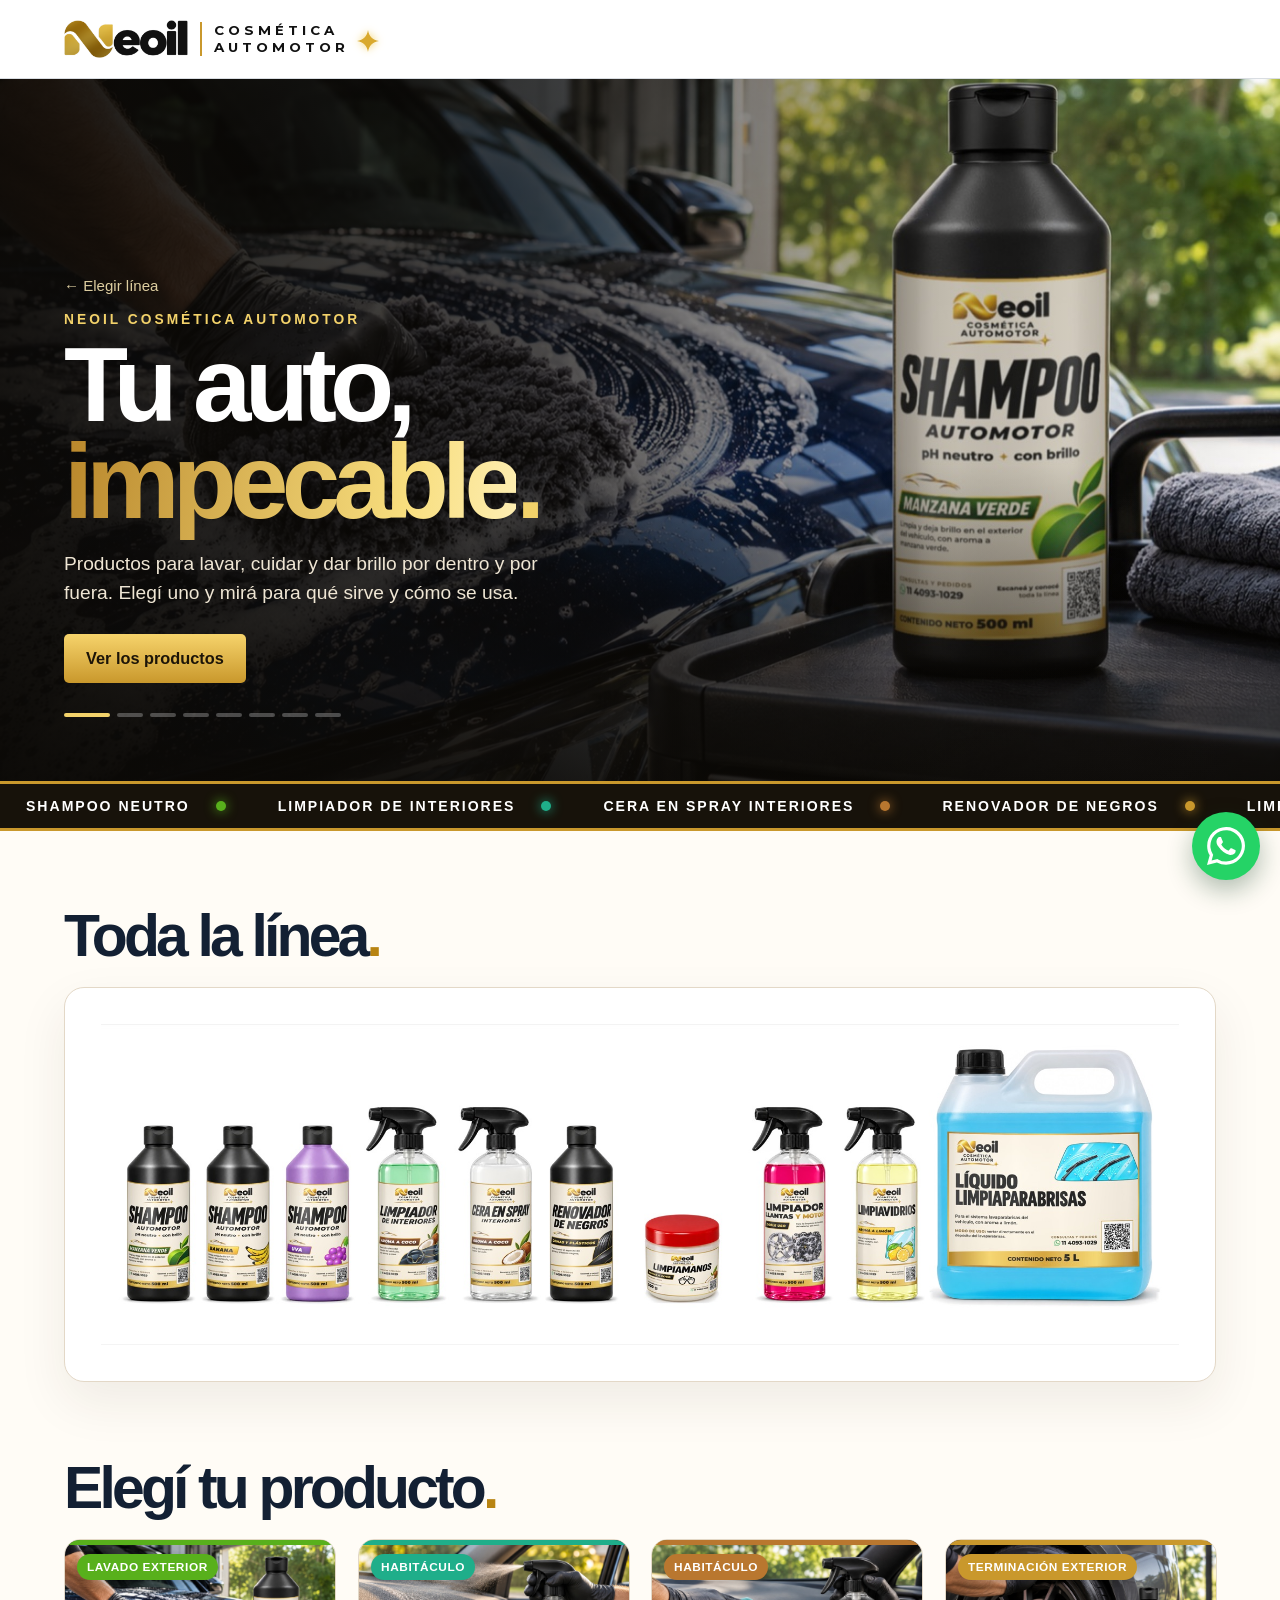
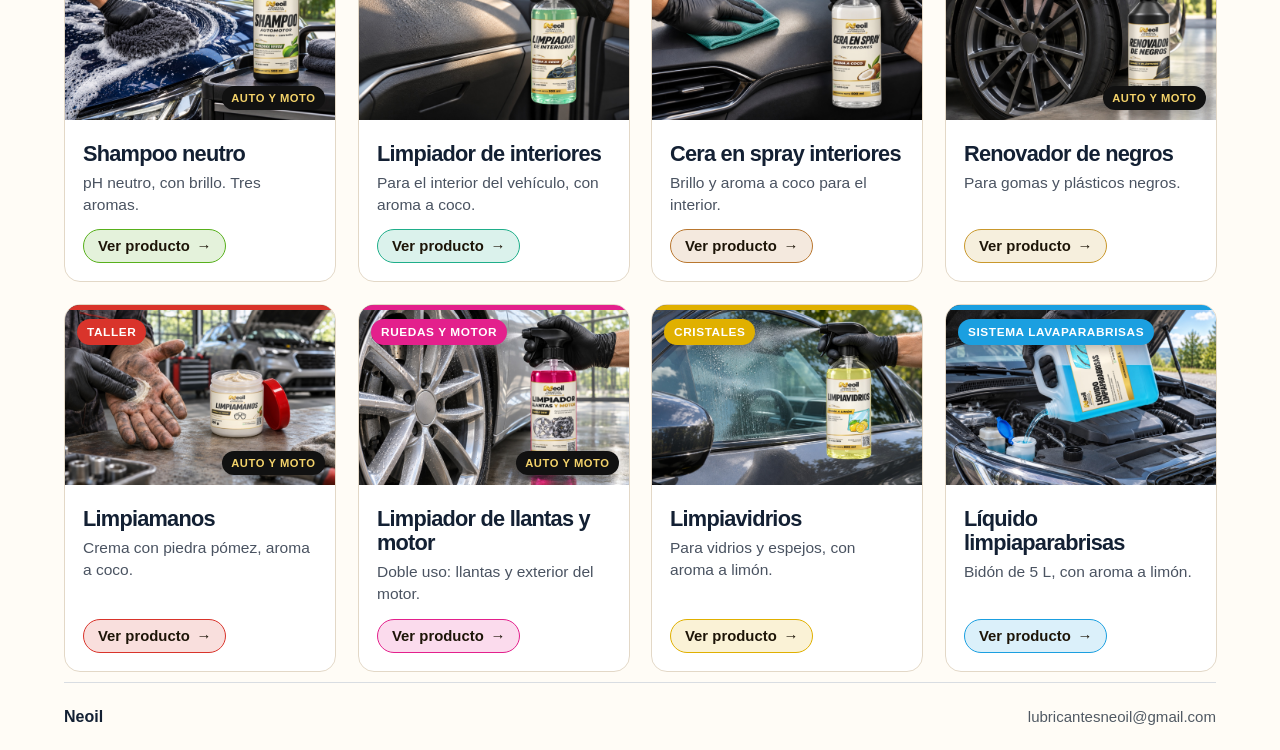
==== commit 575ca699: "Cosmética: un solo WhatsApp redondo, aromas con color, marca con estrella y aviso para motos Co-Auth" ====
--- a/cosmetica-automotor.html
+++ b/cosmetica-automotor.html
@@ -4,23 +4,22 @@
 <meta charset="utf-8">
 <meta name="viewport" content="width=device-width,initial-scale=1">
 <link rel="icon" href="neoil-logo.jpg">
-<link rel="stylesheet" href="lineas/estilo.css?v=6">
+<link rel="stylesheet" href="lineas/estilo.css?v=7">
 <title>Neoil Cosmética Automotor | Línea de productos</title>
 <meta name="description" content="Conocé los productos de Neoil Cosmética Automotor para el lavado y cuidado del auto.">
-</head><body class="auto"><header class="top"><div class="wrap bar"><a href="./" aria-label="Neoil, elegir línea"><img class="wordmark" src="lineas/neoil-oro.png" alt="Neoil" width="900" height="275"></a><a class="contact wabtn" href="https://wa.me/5491140931029"><svg class="wa" viewBox="0 0 24 24" aria-hidden="true"><path fill="currentColor" d="M20.52 3.48A11.85 11.85 0 0 0 12.04 0C5.46 0 .1 5.35.1 11.94c0 2.1.55 4.16 1.6 5.97L0 24l6.25-1.64a11.94 11.94 0 0 0 5.79 1.48h.01C18.63 23.84 24 18.49 24 11.9c0-3.19-1.24-6.18-3.48-8.42zM12.04 21.83a9.9 9.9 0 0 1-5.05-1.38l-.36-.21-3.71.97.99-3.61-.24-.38a9.91 9.91 0 1 1 8.37 4.61zm5.44-7.42c-.3-.15-1.76-.87-2.03-.97-.28-.1-.48-.15-.68.15-.2.3-.77.97-.94 1.17-.17.2-.35.22-.65.07-.3-.15-1.26-.46-2.4-1.49-.89-.79-1.49-1.77-1.66-2.07-.17-.3-.02-.46.13-.61.13-.13.3-.35.45-.52.15-.18.2-.3.3-.5.1-.2.05-.37-.03-.52-.07-.15-.67-1.62-.92-2.22-.24-.58-.49-.5-.67-.51h-.57c-.2 0-.52.07-.79.37-.27.3-1.04 1.02-1.04 2.49s1.07 2.89 1.22 3.09c.15.2 2.1 3.2 5.09 4.49.71.3 1.27.49 1.7.63.71.22 1.36.19 1.87.12.57-.09 1.76-.72 2.01-1.42.25-.7.25-1.3.17-1.42-.07-.12-.27-.2-.57-.34z"/></svg>WhatsApp</a></div></header>
+</head><body class="auto"><header class="top"><div class="wrap bar"><a href="./" class="brandlock" aria-label="Neoil Cosmética Automotor, elegir línea"><img class="wordmark" src="lineas/neoil-oro.png" alt="Neoil" width="900" height="275"><span class="brandsub" aria-hidden="true">Cosmética<br>Automotor</span><svg class="star" viewBox="0 0 24 24" aria-hidden="true"><path d="M12 0c1 7 5 11 12 12-7 1-11 5-12 12-1-7-5-11-12-12 7-1 11-5 12-12z"/></svg></a></div></header>
 <main>
 <section class="bighero"><div class="slides" aria-hidden="true"><img src="lineas/fotos/u-shampoo-manzana-verde.jpg" alt="" class=on><img src="lineas/fotos/u-limpiador-de-interiores.jpg" alt=""><img src="lineas/fotos/u-cera-en-spray-interiores.jpg" alt=""><img src="lineas/fotos/u-renovador-de-negros.jpg" alt=""><img src="lineas/fotos/u-limpiamanos.jpg" alt=""><img src="lineas/fotos/u-limpiador-de-llantas-y-motor.jpg" alt=""><img src="lineas/fotos/u-limpiavidrios.jpg" alt=""><img src="lineas/fotos/u-liquido-limpiaparabrisas.jpg" alt=""></div><div class="shade"></div>
 <div class="wrap herotext"><a class="back light" href="./">← Elegir línea</a>
 <p class="kicker">Neoil Cosmética Automotor</p>
 <h1>Tu auto,<br><em>impecable</em><span>.</span></h1>
 <p class="herolead">Productos para lavar, cuidar y dar brillo por dentro y por fuera. Elegí uno y mirá para qué sirve y cómo se usa.</p>
-<div class="herobtns"><a class="action gold" href="#productos">Ver los productos</a><a class="action wa-action" href="https://wa.me/5491140931029?text=Hola%2C%20quiero%20consultar%20por%20la%20l%C3%ADnea%20Neoil%20Cosm%C3%A9tica%20Automotor."><svg class="wa" viewBox="0 0 24 24" aria-hidden="true"><path fill="currentColor" d="M20.52 3.48A11.85 11.85 0 0 0 12.04 0C5.46 0 .1 5.35.1 11.94c0 2.1.55 4.16 1.6 5.97L0 24l6.25-1.64a11.94 11.94 0 0 0 5.79 1.48h.01C18.63 23.84 24 18.49 24 11.9c0-3.19-1.24-6.18-3.48-8.42zM12.04 21.83a9.9 9.9 0 0 1-5.05-1.38l-.36-.21-3.71.97.99-3.61-.24-.38a9.91 9.91 0 1 1 8.37 4.61zm5.44-7.42c-.3-.15-1.76-.87-2.03-.97-.28-.1-.48-.15-.68.15-.2.3-.77.97-.94 1.17-.17.2-.35.22-.65.07-.3-.15-1.26-.46-2.4-1.49-.89-.79-1.49-1.77-1.66-2.07-.17-.3-.02-.46.13-.61.13-.13.3-.35.45-.52.15-.18.2-.3.3-.5.1-.2.05-.37-.03-.52-.07-.15-.67-1.62-.92-2.22-.24-.58-.49-.5-.67-.51h-.57c-.2 0-.52.07-.79.37-.27.3-1.04 1.02-1.04 2.49s1.07 2.89 1.22 3.09c.15.2 2.1 3.2 5.09 4.49.71.3 1.27.49 1.7.63.71.22 1.36.19 1.87.12.57-.09 1.76-.72 2.01-1.42.25-.7.25-1.3.17-1.42-.07-.12-.27-.2-.57-.34z"/></svg>Consultar por WhatsApp</a></div>
+<div class="herobtns"><a class="action gold" href="#productos">Ver los productos</a></div>
 <div class="dots" aria-hidden="true"><i></i><i></i><i></i><i></i><i></i><i></i><i></i><i></i></div></div></section>
 <div class="ribbon2" aria-hidden="true"><div class="track"><span style="--c:#58b01c">Shampoo neutro</span><span style="--c:#1fae8a">Limpiador de interiores</span><span style="--c:#b9772f">Cera en spray interiores</span><span style="--c:#c9982c">Renovador de negros</span><span style="--c:#d9342b">Limpiamanos</span><span style="--c:#e3208c">Limpiador de llantas y motor</span><span style="--c:#e0b000">Limpiavidrios</span><span style="--c:#1b9fe0">Líquido limpiaparabrisas</span><span style="--c:#58b01c">Shampoo neutro</span><span style="--c:#1fae8a">Limpiador de interiores</span><span style="--c:#b9772f">Cera en spray interiores</span><span style="--c:#c9982c">Renovador de negros</span><span style="--c:#d9342b">Limpiamanos</span><span style="--c:#e3208c">Limpiador de llantas y motor</span><span style="--c:#e0b000">Limpiavidrios</span><span style="--c:#1b9fe0">Líquido limpiaparabrisas</span></div></div>
 <div class="wrap">
 <section class="lineup reveal"><h2>Toda la línea<span>.</span></h2><figure><img src="lineas/fotos/linea-completa.jpg" alt="Todos los productos de Neoil Cosmética Automotor"></figure></section>
 <section id="productos"><h2 class="reveal">Elegí tu producto<span>.</span></h2>
-<div class="pgrid"><a class="pcard reveal" style="--c:#58b01c;--d:0ms" href="producto-shampoo"><div class="pimg"><img src="lineas/fotos/u-shampoo-manzana-verde.jpg" alt="" loading="lazy"><span class="chip">Lavado exterior</span></div><div class="pbody"><h3>Shampoo neutro</h3><p>pH neutro, con brillo. Tres aromas.</p><span class="more">Ver producto<i aria-hidden="true">→</i></span></div></a><a class="pcard reveal" style="--c:#1fae8a;--d:80ms" href="producto-limpiador-de-interiores"><div class="pimg"><img src="lineas/fotos/u-limpiador-de-interiores.jpg" alt="" loading="lazy"><span class="chip">Habitáculo</span></div><div class="pbody"><h3>Limpiador de interiores</h3><p>Para el interior del vehículo, con aroma a coco.</p><span class="more">Ver producto<i aria-hidden="true">→</i></span></div></a><a class="pcard reveal" style="--c:#b9772f;--d:160ms" href="producto-cera-en-spray"><div class="pimg"><img src="lineas/fotos/u-cera-en-spray-interiores.jpg" alt="" loading="lazy"><span class="chip">Habitáculo</span></div><div class="pbody"><h3>Cera en spray interiores</h3><p>Brillo y aroma a coco para el interior.</p><span class="more">Ver producto<i aria-hidden="true">→</i></span></div></a><a class="pcard reveal" style="--c:#c9982c;--d:240ms" href="producto-renovador-de-negros"><div class="pimg"><img src="lineas/fotos/u-renovador-de-negros.jpg" alt="" loading="lazy"><span class="chip">Terminación exterior</span></div><div class="pbody"><h3>Renovador de negros</h3><p>Para gomas y plásticos negros.</p><span class="more">Ver producto<i aria-hidden="true">→</i></span></div></a><a class="pcard reveal" style="--c:#d9342b;--d:0ms" href="producto-limpiamanos"><div class="pimg"><img src="lineas/fotos/u-limpiamanos.jpg" alt="" loading="lazy"><span class="chip">Taller</span></div><div class="pbody"><h3>Limpiamanos</h3><p>Crema con piedra pómez, aroma a coco.</p><span class="more">Ver producto<i aria-hidden="true">→</i></span></div></a><a class="pcard reveal" style="--c:#e3208c;--d:80ms" href="producto-limpiador-de-llantas-y-motor"><div class="pimg"><img src="lineas/fotos/u-limpiador-de-llantas-y-motor.jpg" alt="" loading="lazy"><span class="chip">Ruedas y motor</span></div><div class="pbody"><h3>Limpiador de llantas y motor</h3><p>Doble uso: llantas y exterior del motor.</p><span class="more">Ver producto<i aria-hidden="true">→</i></span></div></a><a class="pcard reveal" style="--c:#e0b000;--d:160ms" href="producto-limpiavidrios"><div class="pimg"><img src="lineas/fotos/u-limpiavidrios.jpg" alt="" loading="lazy"><span class="chip">Cristales</span></div><div class="pbody"><h3>Limpiavidrios</h3><p>Para vidrios y espejos, con aroma a limón.</p><span class="more">Ver producto<i aria-hidden="true">→</i></span></div></a><a class="pcard reveal" style="--c:#1b9fe0;--d:240ms" href="producto-liquido-limpiaparabrisas"><div class="pimg"><img src="lineas/fotos/u-liquido-limpiaparabrisas.jpg" alt="" loading="lazy"><span class="chip">Sistema lavaparabrisas</span></div><div class="pbody"><h3>Líquido limpiaparabrisas</h3><p>Bidón de 5 L, con aroma a limón.</p><span class="more">Ver producto<i aria-hidden="true">→</i></span></div></a></div></section>
-<div class="ask reveal"><h2>¿Tenés una consulta?</h2><a class="action wa-action" href="https://wa.me/5491140931029?text=Hola%2C%20quiero%20consultar%20por%20la%20l%C3%ADnea%20Neoil%20Cosm%C3%A9tica%20Automotor."><svg class="wa" viewBox="0 0 24 24" aria-hidden="true"><path fill="currentColor" d="M20.52 3.48A11.85 11.85 0 0 0 12.04 0C5.46 0 .1 5.35.1 11.94c0 2.1.55 4.16 1.6 5.97L0 24l6.25-1.64a11.94 11.94 0 0 0 5.79 1.48h.01C18.63 23.84 24 18.49 24 11.9c0-3.19-1.24-6.18-3.48-8.42zM12.04 21.83a9.9 9.9 0 0 1-5.05-1.38l-.36-.21-3.71.97.99-3.61-.24-.38a9.91 9.91 0 1 1 8.37 4.61zm5.44-7.42c-.3-.15-1.76-.87-2.03-.97-.28-.1-.48-.15-.68.15-.2.3-.77.97-.94 1.17-.17.2-.35.22-.65.07-.3-.15-1.26-.46-2.4-1.49-.89-.79-1.49-1.77-1.66-2.07-.17-.3-.02-.46.13-.61.13-.13.3-.35.45-.52.15-.18.2-.3.3-.5.1-.2.05-.37-.03-.52-.07-.15-.67-1.62-.92-2.22-.24-.58-.49-.5-.67-.51h-.57c-.2 0-.52.07-.79.37-.27.3-1.04 1.02-1.04 2.49s1.07 2.89 1.22 3.09c.15.2 2.1 3.2 5.09 4.49.71.3 1.27.49 1.7.63.71.22 1.36.19 1.87.12.57-.09 1.76-.72 2.01-1.42.25-.7.25-1.3.17-1.42-.07-.12-.27-.2-.57-.34z"/></svg>Escribinos por WhatsApp</a></div>
-</div><a class="wafloat" href="https://wa.me/5491140931029?text=Hola%2C%20quiero%20consultar%20por%20la%20l%C3%ADnea%20Neoil%20Cosm%C3%A9tica%20Automotor." target="_blank" rel="noopener" aria-label="Consultar por WhatsApp"><svg class="wa" viewBox="0 0 24 24" aria-hidden="true"><path fill="currentColor" d="M20.52 3.48A11.85 11.85 0 0 0 12.04 0C5.46 0 .1 5.35.1 11.94c0 2.1.55 4.16 1.6 5.97L0 24l6.25-1.64a11.94 11.94 0 0 0 5.79 1.48h.01C18.63 23.84 24 18.49 24 11.9c0-3.19-1.24-6.18-3.48-8.42zM12.04 21.83a9.9 9.9 0 0 1-5.05-1.38l-.36-.21-3.71.97.99-3.61-.24-.38a9.91 9.91 0 1 1 8.37 4.61zm5.44-7.42c-.3-.15-1.76-.87-2.03-.97-.28-.1-.48-.15-.68.15-.2.3-.77.97-.94 1.17-.17.2-.35.22-.65.07-.3-.15-1.26-.46-2.4-1.49-.89-.79-1.49-1.77-1.66-2.07-.17-.3-.02-.46.13-.61.13-.13.3-.35.45-.52.15-.18.2-.3.3-.5.1-.2.05-.37-.03-.52-.07-.15-.67-1.62-.92-2.22-.24-.58-.49-.5-.67-.51h-.57c-.2 0-.52.07-.79.37-.27.3-1.04 1.02-1.04 2.49s1.07 2.89 1.22 3.09c.15.2 2.1 3.2 5.09 4.49.71.3 1.27.49 1.7.63.71.22 1.36.19 1.87.12.57-.09 1.76-.72 2.01-1.42.25-.7.25-1.3.17-1.42-.07-.12-.27-.2-.57-.34z"/></svg><span><b>WhatsApp</b><small>Consultanos</small></span></a>
-</main><script src="lineas/cosmetica.js?v=6" defer></script><footer class="wrap bottom"><span>Neoil</span><a href="mailto:lubricantesneoil@gmail.com">lubricantesneoil@gmail.com</a></footer></body></html>+<div class="pgrid"><a class="pcard reveal" style="--c:#58b01c;--d:0ms" href="producto-shampoo"><div class="pimg"><img src="lineas/fotos/u-shampoo-manzana-verde.jpg" alt="" loading="lazy"><span class="chip">Lavado exterior</span><span class="motochip">Auto y moto</span></div><div class="pbody"><h3>Shampoo neutro</h3><p>pH neutro, con brillo. Tres aromas.</p><span class="more">Ver producto<i aria-hidden="true">→</i></span></div></a><a class="pcard reveal" style="--c:#1fae8a;--d:80ms" href="producto-limpiador-de-interiores"><div class="pimg"><img src="lineas/fotos/u-limpiador-de-interiores.jpg" alt="" loading="lazy"><span class="chip">Habitáculo</span></div><div class="pbody"><h3>Limpiador de interiores</h3><p>Para el interior del vehículo, con aroma a coco.</p><span class="more">Ver producto<i aria-hidden="true">→</i></span></div></a><a class="pcard reveal" style="--c:#b9772f;--d:160ms" href="producto-cera-en-spray"><div class="pimg"><img src="lineas/fotos/u-cera-en-spray-interiores.jpg" alt="" loading="lazy"><span class="chip">Habitáculo</span></div><div class="pbody"><h3>Cera en spray interiores</h3><p>Brillo y aroma a coco para el interior.</p><span class="more">Ver producto<i aria-hidden="true">→</i></span></div></a><a class="pcard reveal" style="--c:#c9982c;--d:240ms" href="producto-renovador-de-negros"><div class="pimg"><img src="lineas/fotos/u-renovador-de-negros.jpg" alt="" loading="lazy"><span class="chip">Terminación exterior</span><span class="motochip">Auto y moto</span></div><div class="pbody"><h3>Renovador de negros</h3><p>Para gomas y plásticos negros.</p><span class="more">Ver producto<i aria-hidden="true">→</i></span></div></a><a class="pcard reveal" style="--c:#d9342b;--d:0ms" href="producto-limpiamanos"><div class="pimg"><img src="lineas/fotos/u-limpiamanos.jpg" alt="" loading="lazy"><span class="chip">Taller</span><span class="motochip">Auto y moto</span></div><div class="pbody"><h3>Limpiamanos</h3><p>Crema con piedra pómez, aroma a coco.</p><span class="more">Ver producto<i aria-hidden="true">→</i></span></div></a><a class="pcard reveal" style="--c:#e3208c;--d:80ms" href="producto-limpiador-de-llantas-y-motor"><div class="pimg"><img src="lineas/fotos/u-limpiador-de-llantas-y-motor.jpg" alt="" loading="lazy"><span class="chip">Ruedas y motor</span><span class="motochip">Auto y moto</span></div><div class="pbody"><h3>Limpiador de llantas y motor</h3><p>Doble uso: llantas y exterior del motor.</p><span class="more">Ver producto<i aria-hidden="true">→</i></span></div></a><a class="pcard reveal" style="--c:#e0b000;--d:160ms" href="producto-limpiavidrios"><div class="pimg"><img src="lineas/fotos/u-limpiavidrios.jpg" alt="" loading="lazy"><span class="chip">Cristales</span></div><div class="pbody"><h3>Limpiavidrios</h3><p>Para vidrios y espejos, con aroma a limón.</p><span class="more">Ver producto<i aria-hidden="true">→</i></span></div></a><a class="pcard reveal" style="--c:#1b9fe0;--d:240ms" href="producto-liquido-limpiaparabrisas"><div class="pimg"><img src="lineas/fotos/u-liquido-limpiaparabrisas.jpg" alt="" loading="lazy"><span class="chip">Sistema lavaparabrisas</span></div><div class="pbody"><h3>Líquido limpiaparabrisas</h3><p>Bidón de 5 L, con aroma a limón.</p><span class="more">Ver producto<i aria-hidden="true">→</i></span></div></a></div></section>
+</div><a class="wafloat" href="https://wa.me/5491140931029?text=Hola%2C%20quiero%20consultar%20por%20la%20l%C3%ADnea%20Neoil%20Cosm%C3%A9tica%20Automotor." target="_blank" rel="noopener" aria-label="Consultar por WhatsApp"><svg class="wa" viewBox="0 0 24 24" aria-hidden="true"><path fill="currentColor" d="M20.52 3.48A11.85 11.85 0 0 0 12.04 0C5.46 0 .1 5.35.1 11.94c0 2.1.55 4.16 1.6 5.97L0 24l6.25-1.64a11.94 11.94 0 0 0 5.79 1.48h.01C18.63 23.84 24 18.49 24 11.9c0-3.19-1.24-6.18-3.48-8.42zM12.04 21.83a9.9 9.9 0 0 1-5.05-1.38l-.36-.21-3.71.97.99-3.61-.24-.38a9.91 9.91 0 1 1 8.37 4.61zm5.44-7.42c-.3-.15-1.76-.87-2.03-.97-.28-.1-.48-.15-.68.15-.2.3-.77.97-.94 1.17-.17.2-.35.22-.65.07-.3-.15-1.26-.46-2.4-1.49-.89-.79-1.49-1.77-1.66-2.07-.17-.3-.02-.46.13-.61.13-.13.3-.35.45-.52.15-.18.2-.3.3-.5.1-.2.05-.37-.03-.52-.07-.15-.67-1.62-.92-2.22-.24-.58-.49-.5-.67-.51h-.57c-.2 0-.52.07-.79.37-.27.3-1.04 1.02-1.04 2.49s1.07 2.89 1.22 3.09c.15.2 2.1 3.2 5.09 4.49.71.3 1.27.49 1.7.63.71.22 1.36.19 1.87.12.57-.09 1.76-.72 2.01-1.42.25-.7.25-1.3.17-1.42-.07-.12-.27-.2-.57-.34z"/></svg><span>Escribinos</span></a>
+</main><script src="lineas/cosmetica.js?v=7" defer></script><footer class="wrap bottom"><span>Neoil</span><a href="mailto:lubricantesneoil@gmail.com">lubricantesneoil@gmail.com</a></footer></body></html>
--- a/lineas/estilo.css
+++ b/lineas/estilo.css
@@ -189,3 +189,37 @@
 .pinfo.col{grid-template-columns:1fr;padding-top:0;gap:20px}
 .pinfo.col h2{font-size:clamp(1.7rem,2.6vw,2.3rem)}
 @media(max-width:780px){.pduo{grid-template-columns:1fr}.variants.one .variant img{aspect-ratio:1;max-height:none}}
+
+/* --- v7: un solo WhatsApp, marca con estrella, aromas, motos --- */
+.wafloat{width:68px;height:68px;padding:0;border-radius:50%;justify-content:center;gap:0;right:20px;bottom:20px;overflow:hidden;transition:width .35s cubic-bezier(.2,.7,.2,1),background .25s,transform .25s,box-shadow .25s}
+.wafloat .wa{width:38px;height:38px;margin:0;transition:transform .45s}
+.wafloat span{display:block;max-width:0;opacity:0;white-space:nowrap;font-weight:800;font-size:1.02rem;transition:max-width .35s,opacity .25s,margin .35s}
+.wafloat:is(:hover,:focus-visible){width:198px;background:#128c4a;transform:translateY(-4px);box-shadow:0 16px 34px #0b3d1e77;animation:none}
+.wafloat:is(:hover,:focus-visible) .wa{transform:rotate(-14deg) scale(1.08)}
+.wafloat:is(:hover,:focus-visible) span{max-width:130px;opacity:1;margin-left:10px}
+.wafloat:active{transform:scale(.95)}
+.brandlock{display:flex;align-items:center;gap:12px;text-decoration:none}
+.brandsub{font-family:"Neoil Sub","Avenir Next","Helvetica Neue",Arial,sans-serif;font-weight:700;text-transform:uppercase;letter-spacing:.3em;font-size:.72rem;line-height:1.3;color:#111;border-left:2px solid #c9982c;padding-left:12px}
+.star{width:18px;height:18px;fill:#d9a92e;filter:drop-shadow(0 0 4px #f3d26a);animation:twinkle 2.8s ease-in-out infinite;margin-left:-4px;align-self:flex-start;margin-top:14px}
+@keyframes twinkle{0%,100%{transform:scale(.8) rotate(0);opacity:.75}50%{transform:scale(1.25) rotate(20deg);opacity:1}}
+.motochip{position:absolute;right:10px;top:14px;background:#111;color:#f3d26a;font-weight:750;font-size:.7rem;letter-spacing:.05em;text-transform:uppercase;padding:6px 9px;border-radius:999px;box-shadow:0 4px 12px #0004}
+.motonote{margin:0;font-weight:700;color:#241c14;background:#fff;border:1.5px solid var(--c);border-radius:999px;padding:9px 16px}
+main[style]{transition:--c .4s}
+.phero,.pinfo>div,.phero h1 span,.pvars h2 span,.pinfo h2 span,.chip{transition:border-color .45s,color .45s,background-color .45s}
+.pickhint{margin:-10px 0 18px;color:#4a5361}
+.variant.pick{font:inherit;text-align:left;padding:0;cursor:pointer;display:block;width:100%;border:2px solid #e3d8c7;opacity:.72}
+.variant.pick:hover{opacity:1}
+.variant.pick.on{opacity:1;border-color:var(--c);box-shadow:0 18px 40px color-mix(in srgb,var(--c) 34%,#0000);transform:translateY(-6px)}
+.variant.pick .cap{display:flex;align-items:center;gap:10px;padding:12px 16px 16px;font-weight:700;border-top:3px solid var(--c);color:#241c14}
+.variant.pick .cap i{width:16px;height:16px;border-radius:50%;background:var(--c);box-shadow:0 0 0 3px color-mix(in srgb,var(--c) 28%,#fff)}
+.aromatag{display:inline-block;margin-left:12px;background:var(--c);color:#fff;font-weight:750;font-size:.82rem;padding:4px 11px;border-radius:999px;transition:background-color .45s}
+.aromatag:empty{display:none}
+#useimg{transition:opacity .35s}
+#useimg.sw{opacity:0}
+@media(max-width:610px){.wafloat{width:62px;height:62px;right:14px;bottom:14px}.wafloat .wa{width:34px;height:34px}.brandsub{font-size:.58rem;letter-spacing:.22em;padding-left:9px}.brandlock{gap:9px}.star{width:13px;height:13px;margin-top:8px}.motochip{font-size:.58rem;padding:4px 6px;right:6px;top:10px}.variant.pick .cap{padding:8px 8px 10px;font-size:.84rem;gap:6px}.variant.pick .cap i{width:11px;height:11px}}
+@media(prefers-reduced-motion:reduce){.star{animation:none}}
+.motochip{top:auto;bottom:10px;right:10px}
+.brandsub{font-size:.84rem}
+.star{width:22px;height:22px;margin-top:10px}
+.auto .bar{height:78px}
+@media(max-width:610px){.brandsub{font-size:.62rem}.star{width:14px;height:14px;margin-top:8px}.auto .bar{height:58px}.motochip{bottom:6px;right:6px}}
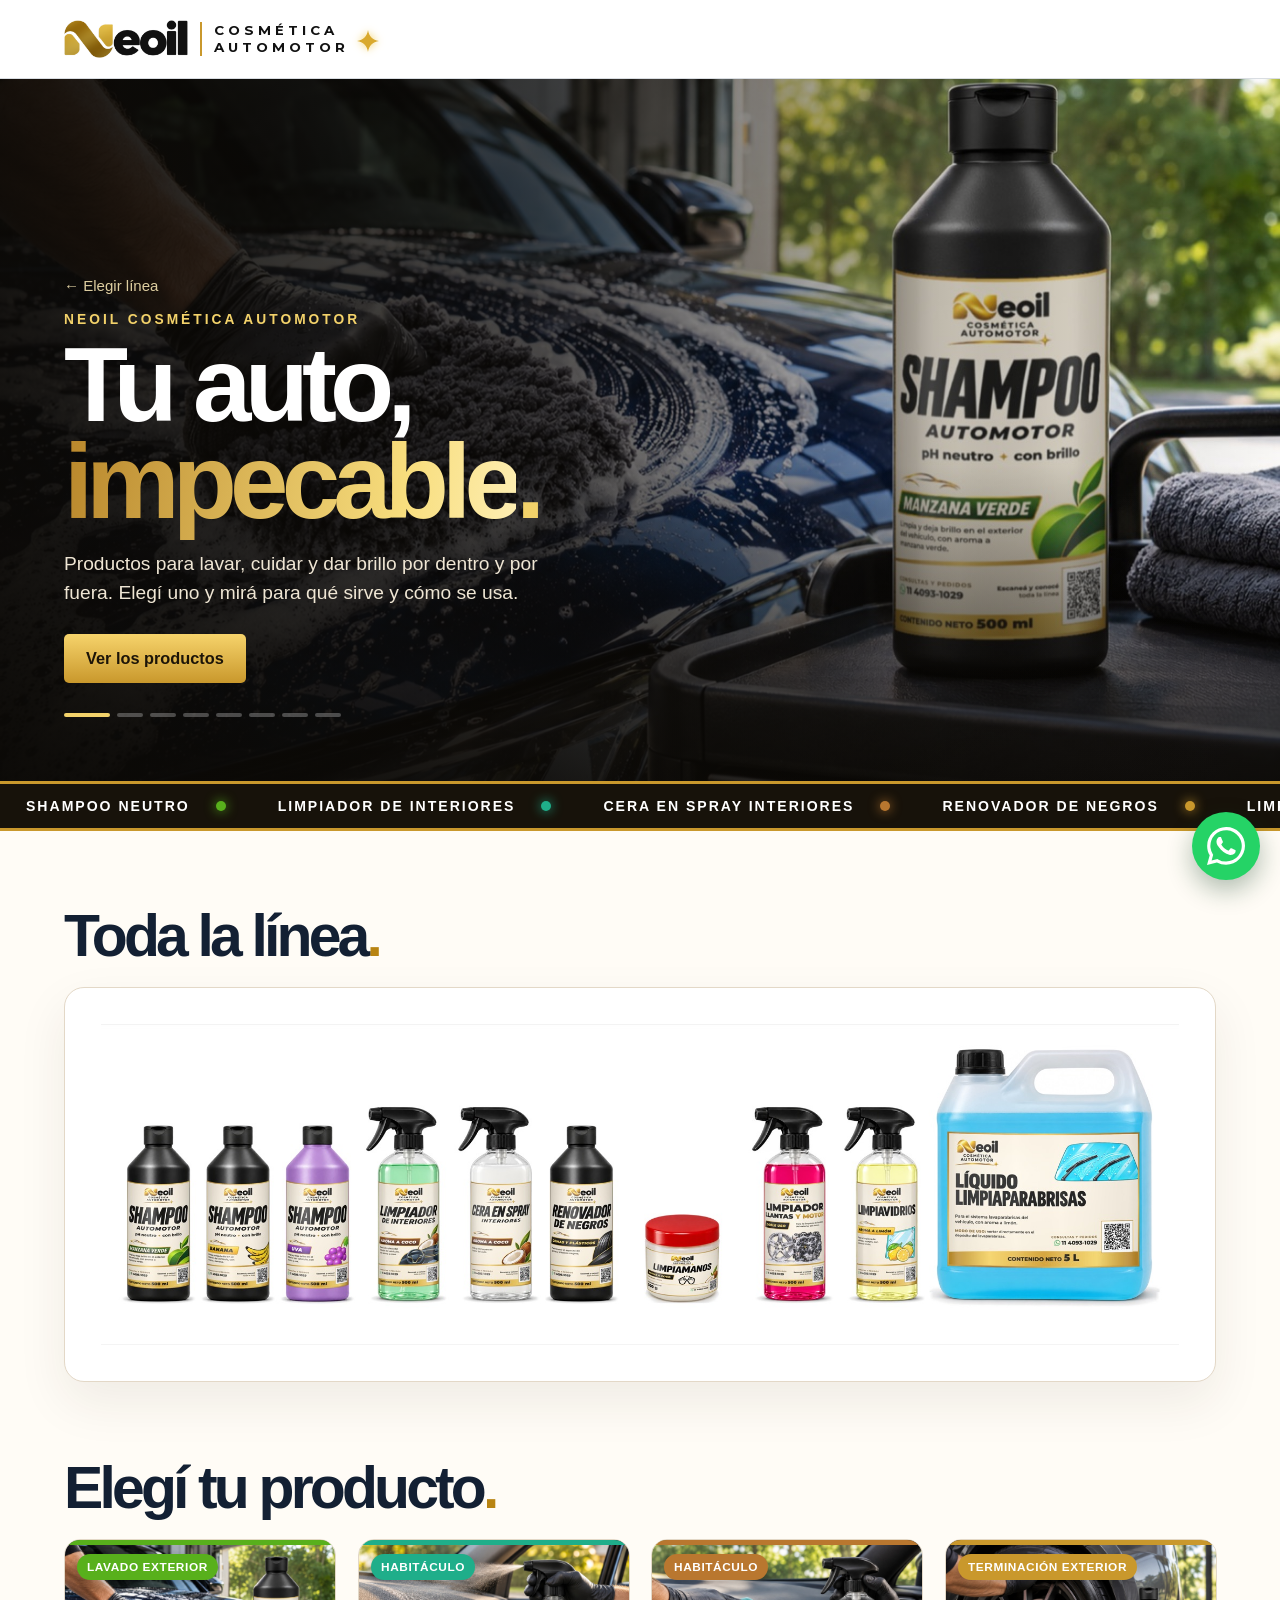
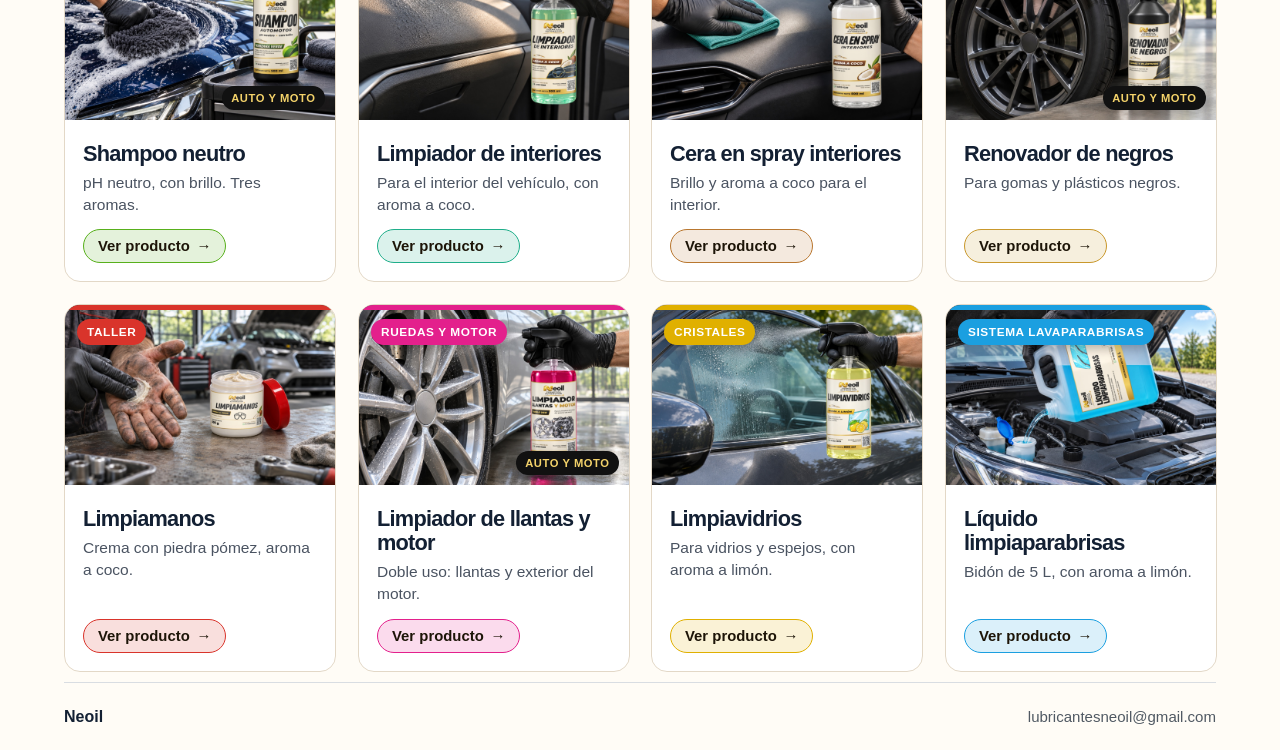
==== commit fd15df31: "Limpiamanos: quitar aviso de auto y moto Co-Authored-By: Claude Fable 5.2 <noreply@anthropic.com>" ====
--- a/cosmetica-automotor.html
+++ b/cosmetica-automotor.html
@@ -20,6 +20,6 @@
 <div class="wrap">
 <section class="lineup reveal"><h2>Toda la línea<span>.</span></h2><figure><img src="lineas/fotos/linea-completa.jpg" alt="Todos los productos de Neoil Cosmética Automotor"></figure></section>
 <section id="productos"><h2 class="reveal">Elegí tu producto<span>.</span></h2>
-<div class="pgrid"><a class="pcard reveal" style="--c:#58b01c;--d:0ms" href="producto-shampoo"><div class="pimg"><img src="lineas/fotos/u-shampoo-manzana-verde.jpg" alt="" loading="lazy"><span class="chip">Lavado exterior</span><span class="motochip">Auto y moto</span></div><div class="pbody"><h3>Shampoo neutro</h3><p>pH neutro, con brillo. Tres aromas.</p><span class="more">Ver producto<i aria-hidden="true">→</i></span></div></a><a class="pcard reveal" style="--c:#1fae8a;--d:80ms" href="producto-limpiador-de-interiores"><div class="pimg"><img src="lineas/fotos/u-limpiador-de-interiores.jpg" alt="" loading="lazy"><span class="chip">Habitáculo</span></div><div class="pbody"><h3>Limpiador de interiores</h3><p>Para el interior del vehículo, con aroma a coco.</p><span class="more">Ver producto<i aria-hidden="true">→</i></span></div></a><a class="pcard reveal" style="--c:#b9772f;--d:160ms" href="producto-cera-en-spray"><div class="pimg"><img src="lineas/fotos/u-cera-en-spray-interiores.jpg" alt="" loading="lazy"><span class="chip">Habitáculo</span></div><div class="pbody"><h3>Cera en spray interiores</h3><p>Brillo y aroma a coco para el interior.</p><span class="more">Ver producto<i aria-hidden="true">→</i></span></div></a><a class="pcard reveal" style="--c:#c9982c;--d:240ms" href="producto-renovador-de-negros"><div class="pimg"><img src="lineas/fotos/u-renovador-de-negros.jpg" alt="" loading="lazy"><span class="chip">Terminación exterior</span><span class="motochip">Auto y moto</span></div><div class="pbody"><h3>Renovador de negros</h3><p>Para gomas y plásticos negros.</p><span class="more">Ver producto<i aria-hidden="true">→</i></span></div></a><a class="pcard reveal" style="--c:#d9342b;--d:0ms" href="producto-limpiamanos"><div class="pimg"><img src="lineas/fotos/u-limpiamanos.jpg" alt="" loading="lazy"><span class="chip">Taller</span><span class="motochip">Auto y moto</span></div><div class="pbody"><h3>Limpiamanos</h3><p>Crema con piedra pómez, aroma a coco.</p><span class="more">Ver producto<i aria-hidden="true">→</i></span></div></a><a class="pcard reveal" style="--c:#e3208c;--d:80ms" href="producto-limpiador-de-llantas-y-motor"><div class="pimg"><img src="lineas/fotos/u-limpiador-de-llantas-y-motor.jpg" alt="" loading="lazy"><span class="chip">Ruedas y motor</span><span class="motochip">Auto y moto</span></div><div class="pbody"><h3>Limpiador de llantas y motor</h3><p>Doble uso: llantas y exterior del motor.</p><span class="more">Ver producto<i aria-hidden="true">→</i></span></div></a><a class="pcard reveal" style="--c:#e0b000;--d:160ms" href="producto-limpiavidrios"><div class="pimg"><img src="lineas/fotos/u-limpiavidrios.jpg" alt="" loading="lazy"><span class="chip">Cristales</span></div><div class="pbody"><h3>Limpiavidrios</h3><p>Para vidrios y espejos, con aroma a limón.</p><span class="more">Ver producto<i aria-hidden="true">→</i></span></div></a><a class="pcard reveal" style="--c:#1b9fe0;--d:240ms" href="producto-liquido-limpiaparabrisas"><div class="pimg"><img src="lineas/fotos/u-liquido-limpiaparabrisas.jpg" alt="" loading="lazy"><span class="chip">Sistema lavaparabrisas</span></div><div class="pbody"><h3>Líquido limpiaparabrisas</h3><p>Bidón de 5 L, con aroma a limón.</p><span class="more">Ver producto<i aria-hidden="true">→</i></span></div></a></div></section>
+<div class="pgrid"><a class="pcard reveal" style="--c:#58b01c;--d:0ms" href="producto-shampoo"><div class="pimg"><img src="lineas/fotos/u-shampoo-manzana-verde.jpg" alt="" loading="lazy"><span class="chip">Lavado exterior</span><span class="motochip">Auto y moto</span></div><div class="pbody"><h3>Shampoo neutro</h3><p>pH neutro, con brillo. Tres aromas.</p><span class="more">Ver producto<i aria-hidden="true">→</i></span></div></a><a class="pcard reveal" style="--c:#1fae8a;--d:80ms" href="producto-limpiador-de-interiores"><div class="pimg"><img src="lineas/fotos/u-limpiador-de-interiores.jpg" alt="" loading="lazy"><span class="chip">Habitáculo</span></div><div class="pbody"><h3>Limpiador de interiores</h3><p>Para el interior del vehículo, con aroma a coco.</p><span class="more">Ver producto<i aria-hidden="true">→</i></span></div></a><a class="pcard reveal" style="--c:#b9772f;--d:160ms" href="producto-cera-en-spray"><div class="pimg"><img src="lineas/fotos/u-cera-en-spray-interiores.jpg" alt="" loading="lazy"><span class="chip">Habitáculo</span></div><div class="pbody"><h3>Cera en spray interiores</h3><p>Brillo y aroma a coco para el interior.</p><span class="more">Ver producto<i aria-hidden="true">→</i></span></div></a><a class="pcard reveal" style="--c:#c9982c;--d:240ms" href="producto-renovador-de-negros"><div class="pimg"><img src="lineas/fotos/u-renovador-de-negros.jpg" alt="" loading="lazy"><span class="chip">Terminación exterior</span><span class="motochip">Auto y moto</span></div><div class="pbody"><h3>Renovador de negros</h3><p>Para gomas y plásticos negros.</p><span class="more">Ver producto<i aria-hidden="true">→</i></span></div></a><a class="pcard reveal" style="--c:#d9342b;--d:0ms" href="producto-limpiamanos"><div class="pimg"><img src="lineas/fotos/u-limpiamanos.jpg" alt="" loading="lazy"><span class="chip">Taller</span></div><div class="pbody"><h3>Limpiamanos</h3><p>Crema con piedra pómez, aroma a coco.</p><span class="more">Ver producto<i aria-hidden="true">→</i></span></div></a><a class="pcard reveal" style="--c:#e3208c;--d:80ms" href="producto-limpiador-de-llantas-y-motor"><div class="pimg"><img src="lineas/fotos/u-limpiador-de-llantas-y-motor.jpg" alt="" loading="lazy"><span class="chip">Ruedas y motor</span><span class="motochip">Auto y moto</span></div><div class="pbody"><h3>Limpiador de llantas y motor</h3><p>Doble uso: llantas y exterior del motor.</p><span class="more">Ver producto<i aria-hidden="true">→</i></span></div></a><a class="pcard reveal" style="--c:#e0b000;--d:160ms" href="producto-limpiavidrios"><div class="pimg"><img src="lineas/fotos/u-limpiavidrios.jpg" alt="" loading="lazy"><span class="chip">Cristales</span></div><div class="pbody"><h3>Limpiavidrios</h3><p>Para vidrios y espejos, con aroma a limón.</p><span class="more">Ver producto<i aria-hidden="true">→</i></span></div></a><a class="pcard reveal" style="--c:#1b9fe0;--d:240ms" href="producto-liquido-limpiaparabrisas"><div class="pimg"><img src="lineas/fotos/u-liquido-limpiaparabrisas.jpg" alt="" loading="lazy"><span class="chip">Sistema lavaparabrisas</span></div><div class="pbody"><h3>Líquido limpiaparabrisas</h3><p>Bidón de 5 L, con aroma a limón.</p><span class="more">Ver producto<i aria-hidden="true">→</i></span></div></a></div></section>
 </div><a class="wafloat" href="https://wa.me/5491140931029?text=Hola%2C%20quiero%20consultar%20por%20la%20l%C3%ADnea%20Neoil%20Cosm%C3%A9tica%20Automotor." target="_blank" rel="noopener" aria-label="Consultar por WhatsApp"><svg class="wa" viewBox="0 0 24 24" aria-hidden="true"><path fill="currentColor" d="M20.52 3.48A11.85 11.85 0 0 0 12.04 0C5.46 0 .1 5.35.1 11.94c0 2.1.55 4.16 1.6 5.97L0 24l6.25-1.64a11.94 11.94 0 0 0 5.79 1.48h.01C18.63 23.84 24 18.49 24 11.9c0-3.19-1.24-6.18-3.48-8.42zM12.04 21.83a9.9 9.9 0 0 1-5.05-1.38l-.36-.21-3.71.97.99-3.61-.24-.38a9.91 9.91 0 1 1 8.37 4.61zm5.44-7.42c-.3-.15-1.76-.87-2.03-.97-.28-.1-.48-.15-.68.15-.2.3-.77.97-.94 1.17-.17.2-.35.22-.65.07-.3-.15-1.26-.46-2.4-1.49-.89-.79-1.49-1.77-1.66-2.07-.17-.3-.02-.46.13-.61.13-.13.3-.35.45-.52.15-.18.2-.3.3-.5.1-.2.05-.37-.03-.52-.07-.15-.67-1.62-.92-2.22-.24-.58-.49-.5-.67-.51h-.57c-.2 0-.52.07-.79.37-.27.3-1.04 1.02-1.04 2.49s1.07 2.89 1.22 3.09c.15.2 2.1 3.2 5.09 4.49.71.3 1.27.49 1.7.63.71.22 1.36.19 1.87.12.57-.09 1.76-.72 2.01-1.42.25-.7.25-1.3.17-1.42-.07-.12-.27-.2-.57-.34z"/></svg><span>Escribinos</span></a>
 </main><script src="lineas/cosmetica.js?v=7" defer></script><footer class="wrap bottom"><span>Neoil</span><a href="mailto:lubricantesneoil@gmail.com">lubricantesneoil@gmail.com</a></footer></body></html>
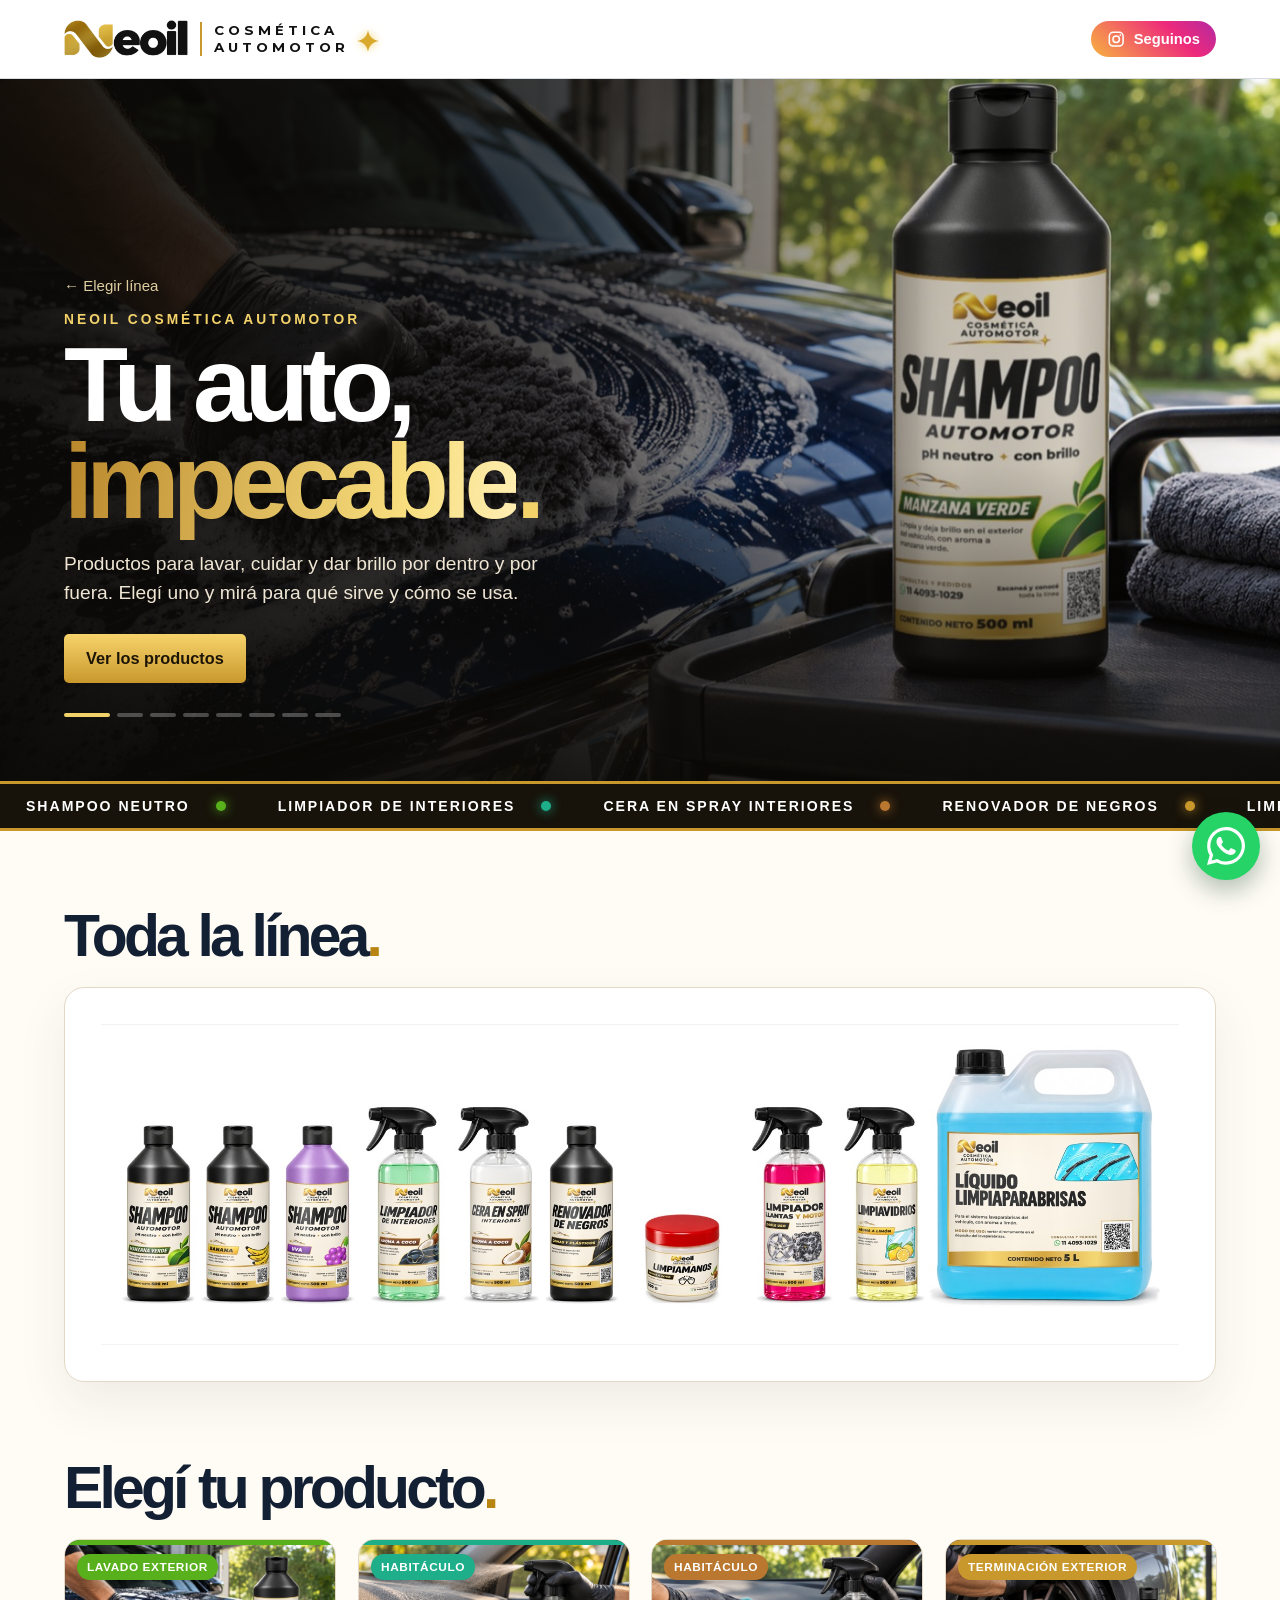
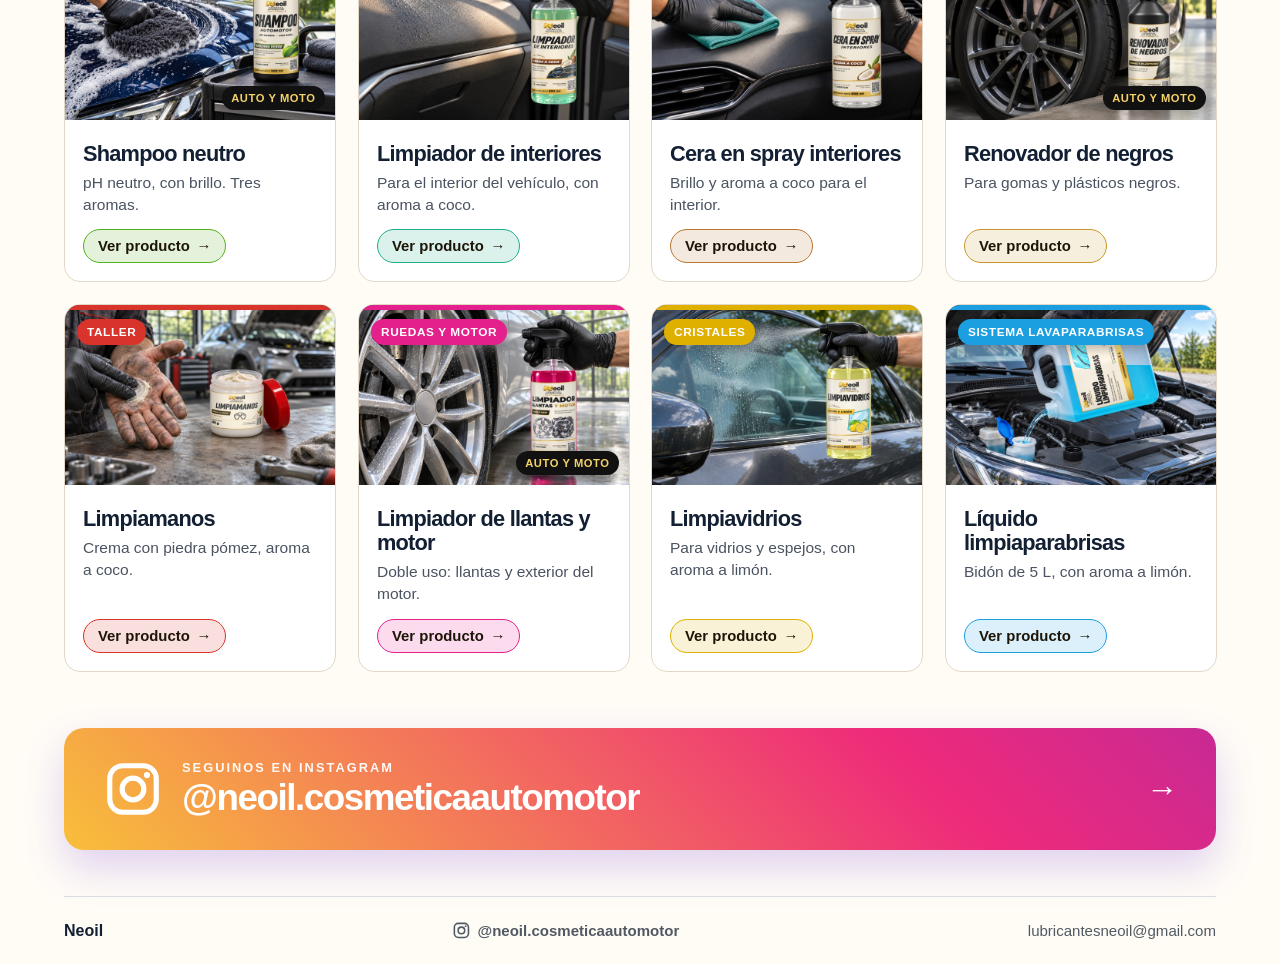
==== commit 0f7736f8: "Cosmética: sumar Instagram Co-Authored-By: Claude Fable 5.2 <noreply@anthropic.com>" ====
--- a/cosmetica-automotor.html
+++ b/cosmetica-automotor.html
@@ -4,10 +4,10 @@
 <meta charset="utf-8">
 <meta name="viewport" content="width=device-width,initial-scale=1">
 <link rel="icon" href="neoil-logo.jpg">
-<link rel="stylesheet" href="lineas/estilo.css?v=7">
+<link rel="stylesheet" href="lineas/estilo.css?v=8">
 <title>Neoil Cosmética Automotor | Línea de productos</title>
 <meta name="description" content="Conocé los productos de Neoil Cosmética Automotor para el lavado y cuidado del auto.">
-</head><body class="auto"><header class="top"><div class="wrap bar"><a href="./" class="brandlock" aria-label="Neoil Cosmética Automotor, elegir línea"><img class="wordmark" src="lineas/neoil-oro.png" alt="Neoil" width="900" height="275"><span class="brandsub" aria-hidden="true">Cosmética<br>Automotor</span><svg class="star" viewBox="0 0 24 24" aria-hidden="true"><path d="M12 0c1 7 5 11 12 12-7 1-11 5-12 12-1-7-5-11-12-12 7-1 11-5 12-12z"/></svg></a></div></header>
+</head><body class="auto"><header class="top"><div class="wrap bar"><a href="./" class="brandlock" aria-label="Neoil Cosmética Automotor, elegir línea"><img class="wordmark" src="lineas/neoil-oro.png" alt="Neoil" width="900" height="275"><span class="brandsub" aria-hidden="true">Cosmética<br>Automotor</span><svg class="star" viewBox="0 0 24 24" aria-hidden="true"><path d="M12 0c1 7 5 11 12 12-7 1-11 5-12 12-1-7-5-11-12-12 7-1 11-5 12-12z"/></svg></a><a class="igbtn" href="https://www.instagram.com/neoil.cosmeticaautomotor/" target="_blank" rel="noopener" aria-label="Instagram de Neoil Cosmética Automotor"><svg class="ig" viewBox="0 0 24 24" aria-hidden="true" fill="none" stroke="currentColor" stroke-width="2"><rect x="3" y="3" width="18" height="18" rx="5"/><circle cx="12" cy="12" r="4.2"/><circle cx="17.4" cy="6.6" r="1.2" fill="currentColor" stroke="none"/></svg><span>Seguinos</span></a></div></header>
 <main>
 <section class="bighero"><div class="slides" aria-hidden="true"><img src="lineas/fotos/u-shampoo-manzana-verde.jpg" alt="" class=on><img src="lineas/fotos/u-limpiador-de-interiores.jpg" alt=""><img src="lineas/fotos/u-cera-en-spray-interiores.jpg" alt=""><img src="lineas/fotos/u-renovador-de-negros.jpg" alt=""><img src="lineas/fotos/u-limpiamanos.jpg" alt=""><img src="lineas/fotos/u-limpiador-de-llantas-y-motor.jpg" alt=""><img src="lineas/fotos/u-limpiavidrios.jpg" alt=""><img src="lineas/fotos/u-liquido-limpiaparabrisas.jpg" alt=""></div><div class="shade"></div>
 <div class="wrap herotext"><a class="back light" href="./">← Elegir línea</a>
@@ -21,5 +21,6 @@
 <section class="lineup reveal"><h2>Toda la línea<span>.</span></h2><figure><img src="lineas/fotos/linea-completa.jpg" alt="Todos los productos de Neoil Cosmética Automotor"></figure></section>
 <section id="productos"><h2 class="reveal">Elegí tu producto<span>.</span></h2>
 <div class="pgrid"><a class="pcard reveal" style="--c:#58b01c;--d:0ms" href="producto-shampoo"><div class="pimg"><img src="lineas/fotos/u-shampoo-manzana-verde.jpg" alt="" loading="lazy"><span class="chip">Lavado exterior</span><span class="motochip">Auto y moto</span></div><div class="pbody"><h3>Shampoo neutro</h3><p>pH neutro, con brillo. Tres aromas.</p><span class="more">Ver producto<i aria-hidden="true">→</i></span></div></a><a class="pcard reveal" style="--c:#1fae8a;--d:80ms" href="producto-limpiador-de-interiores"><div class="pimg"><img src="lineas/fotos/u-limpiador-de-interiores.jpg" alt="" loading="lazy"><span class="chip">Habitáculo</span></div><div class="pbody"><h3>Limpiador de interiores</h3><p>Para el interior del vehículo, con aroma a coco.</p><span class="more">Ver producto<i aria-hidden="true">→</i></span></div></a><a class="pcard reveal" style="--c:#b9772f;--d:160ms" href="producto-cera-en-spray"><div class="pimg"><img src="lineas/fotos/u-cera-en-spray-interiores.jpg" alt="" loading="lazy"><span class="chip">Habitáculo</span></div><div class="pbody"><h3>Cera en spray interiores</h3><p>Brillo y aroma a coco para el interior.</p><span class="more">Ver producto<i aria-hidden="true">→</i></span></div></a><a class="pcard reveal" style="--c:#c9982c;--d:240ms" href="producto-renovador-de-negros"><div class="pimg"><img src="lineas/fotos/u-renovador-de-negros.jpg" alt="" loading="lazy"><span class="chip">Terminación exterior</span><span class="motochip">Auto y moto</span></div><div class="pbody"><h3>Renovador de negros</h3><p>Para gomas y plásticos negros.</p><span class="more">Ver producto<i aria-hidden="true">→</i></span></div></a><a class="pcard reveal" style="--c:#d9342b;--d:0ms" href="producto-limpiamanos"><div class="pimg"><img src="lineas/fotos/u-limpiamanos.jpg" alt="" loading="lazy"><span class="chip">Taller</span></div><div class="pbody"><h3>Limpiamanos</h3><p>Crema con piedra pómez, aroma a coco.</p><span class="more">Ver producto<i aria-hidden="true">→</i></span></div></a><a class="pcard reveal" style="--c:#e3208c;--d:80ms" href="producto-limpiador-de-llantas-y-motor"><div class="pimg"><img src="lineas/fotos/u-limpiador-de-llantas-y-motor.jpg" alt="" loading="lazy"><span class="chip">Ruedas y motor</span><span class="motochip">Auto y moto</span></div><div class="pbody"><h3>Limpiador de llantas y motor</h3><p>Doble uso: llantas y exterior del motor.</p><span class="more">Ver producto<i aria-hidden="true">→</i></span></div></a><a class="pcard reveal" style="--c:#e0b000;--d:160ms" href="producto-limpiavidrios"><div class="pimg"><img src="lineas/fotos/u-limpiavidrios.jpg" alt="" loading="lazy"><span class="chip">Cristales</span></div><div class="pbody"><h3>Limpiavidrios</h3><p>Para vidrios y espejos, con aroma a limón.</p><span class="more">Ver producto<i aria-hidden="true">→</i></span></div></a><a class="pcard reveal" style="--c:#1b9fe0;--d:240ms" href="producto-liquido-limpiaparabrisas"><div class="pimg"><img src="lineas/fotos/u-liquido-limpiaparabrisas.jpg" alt="" loading="lazy"><span class="chip">Sistema lavaparabrisas</span></div><div class="pbody"><h3>Líquido limpiaparabrisas</h3><p>Bidón de 5 L, con aroma a limón.</p><span class="more">Ver producto<i aria-hidden="true">→</i></span></div></a></div></section>
+<a class="igband reveal" href="https://www.instagram.com/neoil.cosmeticaautomotor/" target="_blank" rel="noopener"><svg class="ig" viewBox="0 0 24 24" aria-hidden="true" fill="none" stroke="currentColor" stroke-width="2"><rect x="3" y="3" width="18" height="18" rx="5"/><circle cx="12" cy="12" r="4.2"/><circle cx="17.4" cy="6.6" r="1.2" fill="currentColor" stroke="none"/></svg><span><small>Seguinos en Instagram</small><b>@neoil.cosmeticaautomotor</b></span><i aria-hidden="true">→</i></a>
 </div><a class="wafloat" href="https://wa.me/5491140931029?text=Hola%2C%20quiero%20consultar%20por%20la%20l%C3%ADnea%20Neoil%20Cosm%C3%A9tica%20Automotor." target="_blank" rel="noopener" aria-label="Consultar por WhatsApp"><svg class="wa" viewBox="0 0 24 24" aria-hidden="true"><path fill="currentColor" d="M20.52 3.48A11.85 11.85 0 0 0 12.04 0C5.46 0 .1 5.35.1 11.94c0 2.1.55 4.16 1.6 5.97L0 24l6.25-1.64a11.94 11.94 0 0 0 5.79 1.48h.01C18.63 23.84 24 18.49 24 11.9c0-3.19-1.24-6.18-3.48-8.42zM12.04 21.83a9.9 9.9 0 0 1-5.05-1.38l-.36-.21-3.71.97.99-3.61-.24-.38a9.91 9.91 0 1 1 8.37 4.61zm5.44-7.42c-.3-.15-1.76-.87-2.03-.97-.28-.1-.48-.15-.68.15-.2.3-.77.97-.94 1.17-.17.2-.35.22-.65.07-.3-.15-1.26-.46-2.4-1.49-.89-.79-1.49-1.77-1.66-2.07-.17-.3-.02-.46.13-.61.13-.13.3-.35.45-.52.15-.18.2-.3.3-.5.1-.2.05-.37-.03-.52-.07-.15-.67-1.62-.92-2.22-.24-.58-.49-.5-.67-.51h-.57c-.2 0-.52.07-.79.37-.27.3-1.04 1.02-1.04 2.49s1.07 2.89 1.22 3.09c.15.2 2.1 3.2 5.09 4.49.71.3 1.27.49 1.7.63.71.22 1.36.19 1.87.12.57-.09 1.76-.72 2.01-1.42.25-.7.25-1.3.17-1.42-.07-.12-.27-.2-.57-.34z"/></svg><span>Escribinos</span></a>
-</main><script src="lineas/cosmetica.js?v=7" defer></script><footer class="wrap bottom"><span>Neoil</span><a href="mailto:lubricantesneoil@gmail.com">lubricantesneoil@gmail.com</a></footer></body></html>+</main><script src="lineas/cosmetica.js?v=7" defer></script><footer class="wrap bottom"><span>Neoil</span><a class="igfoot" href="https://www.instagram.com/neoil.cosmeticaautomotor/" target="_blank" rel="noopener"><svg class="ig" viewBox="0 0 24 24" aria-hidden="true" fill="none" stroke="currentColor" stroke-width="2"><rect x="3" y="3" width="18" height="18" rx="5"/><circle cx="12" cy="12" r="4.2"/><circle cx="17.4" cy="6.6" r="1.2" fill="currentColor" stroke="none"/></svg>@neoil.cosmeticaautomotor</a><a href="mailto:lubricantesneoil@gmail.com">lubricantesneoil@gmail.com</a></footer></body></html>
--- a/lineas/estilo.css
+++ b/lineas/estilo.css
@@ -223,3 +223,18 @@
 .star{width:22px;height:22px;margin-top:10px}
 .auto .bar{height:78px}
 @media(max-width:610px){.brandsub{font-size:.62rem}.star{width:14px;height:14px;margin-top:8px}.auto .bar{height:58px}.motochip{bottom:6px;right:6px}}
+
+/* --- Instagram --- */
+.ig{width:1.25em;height:1.25em;flex:none}
+.igbtn{display:inline-flex;align-items:center;gap:8px;text-decoration:none;color:#fff;font-weight:700;font-size:.92rem;padding:9px 16px;border-radius:999px;background:linear-gradient(45deg,#f9ce34,#ee2a7b 50%,#6228d7);background-size:160% 160%;transition:transform .25s,box-shadow .25s,background-position .5s}
+.igbtn:is(:hover,:focus-visible){transform:translateY(-2px) scale(1.04);box-shadow:0 10px 22px #ee2a7b55;background-position:100% 0}
+.igfoot{display:inline-flex;align-items:center;gap:7px;font-weight:650}
+.igband{display:flex;align-items:center;gap:18px;margin:clamp(30px,5vw,56px) 0 46px;padding:clamp(18px,3vw,30px) clamp(20px,3.4vw,38px);border-radius:20px;color:#fff;text-decoration:none;background:linear-gradient(45deg,#f9ce34,#ee2a7b 45%,#6228d7);background-size:180% 180%;box-shadow:0 18px 40px #6228d733;transition:transform .3s,box-shadow .3s,background-position .7s}
+.igband .ig{width:clamp(40px,6vw,62px);height:clamp(40px,6vw,62px)}
+.igband span{display:flex;flex-direction:column;gap:4px;min-width:0}
+.igband small{font-weight:700;letter-spacing:.16em;text-transform:uppercase;font-size:.8rem;opacity:.95}
+.igband b{font-size:clamp(1.25rem,3.4vw,2.3rem);letter-spacing:-.04em;line-height:1.05;overflow-wrap:anywhere}
+.igband>i{margin-left:auto;font-style:normal;font-size:2rem;transition:transform .3s}
+.igband:is(:hover,:focus-visible){transform:translateY(-4px);box-shadow:0 24px 50px #ee2a7b44;background-position:100% 0}
+.igband:is(:hover,:focus-visible)>i{transform:translateX(8px)}
+@media(max-width:610px){.igbtn{padding:8px 10px}.igbtn span{display:none}.igfoot{font-size:.8rem}.bottom{flex-wrap:wrap;padding-block:10px}}
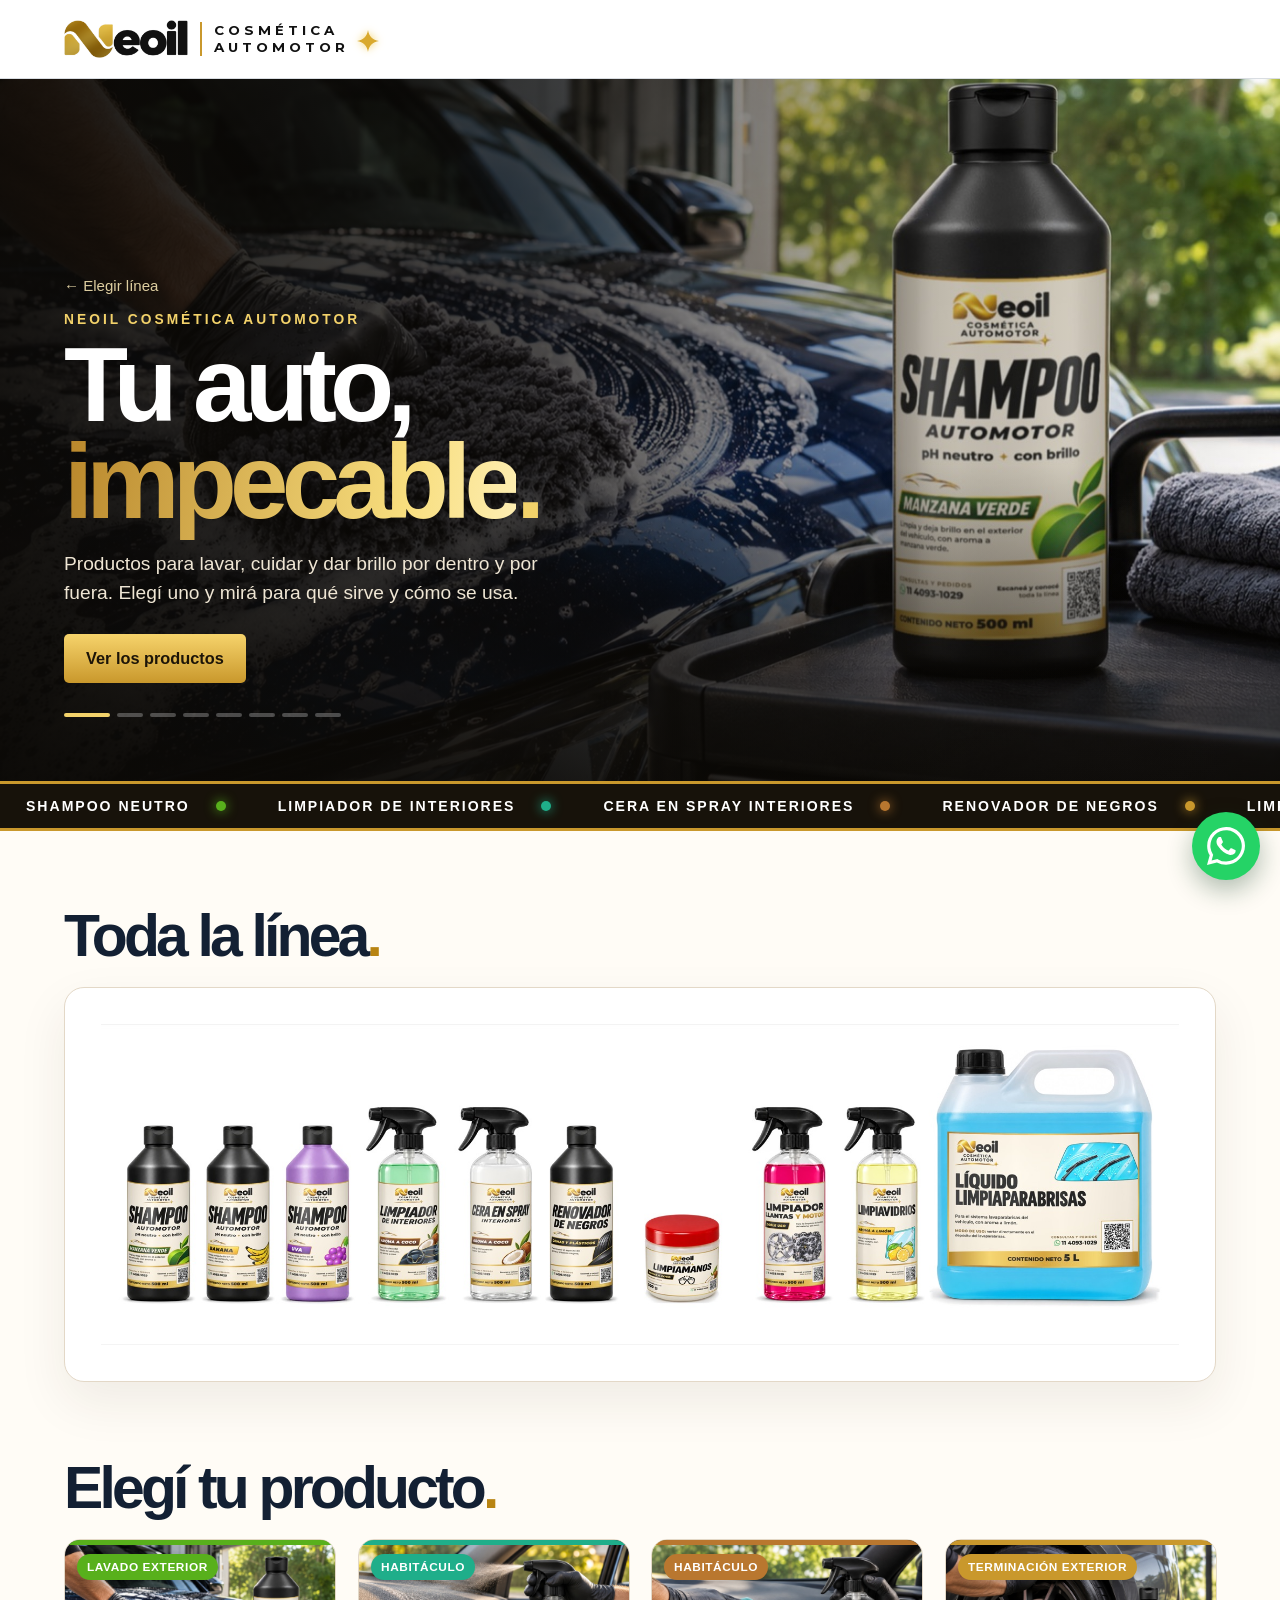
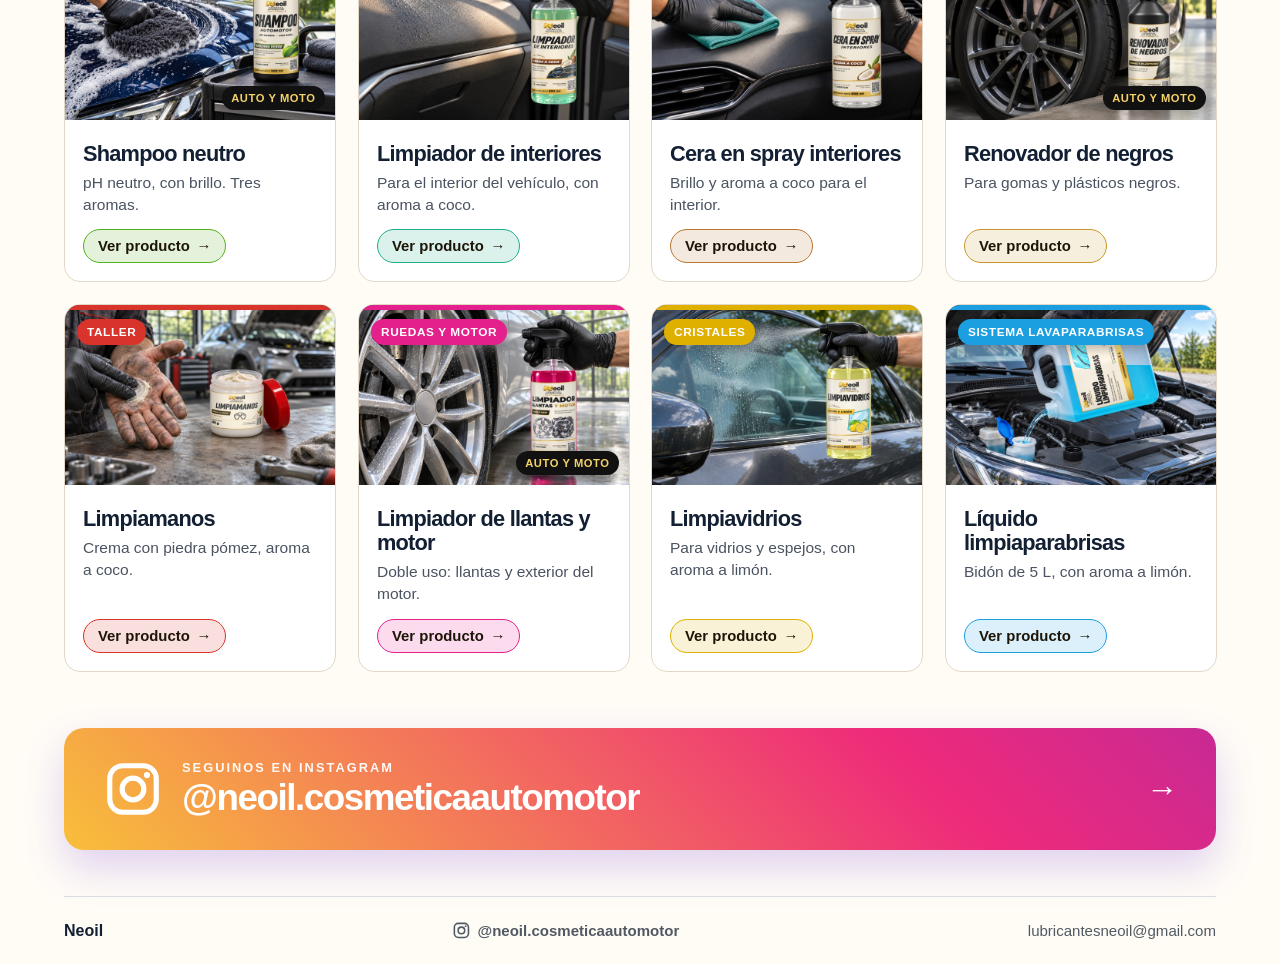
==== commit bad2ca60: "Cosmética: quitar Instagram del encabezado Co-Authored-By: Claude Fable 5.2 <noreply@anthropic.com>" ====
--- a/cosmetica-automotor.html
+++ b/cosmetica-automotor.html
@@ -7,7 +7,7 @@
 <link rel="stylesheet" href="lineas/estilo.css?v=8">
 <title>Neoil Cosmética Automotor | Línea de productos</title>
 <meta name="description" content="Conocé los productos de Neoil Cosmética Automotor para el lavado y cuidado del auto.">
-</head><body class="auto"><header class="top"><div class="wrap bar"><a href="./" class="brandlock" aria-label="Neoil Cosmética Automotor, elegir línea"><img class="wordmark" src="lineas/neoil-oro.png" alt="Neoil" width="900" height="275"><span class="brandsub" aria-hidden="true">Cosmética<br>Automotor</span><svg class="star" viewBox="0 0 24 24" aria-hidden="true"><path d="M12 0c1 7 5 11 12 12-7 1-11 5-12 12-1-7-5-11-12-12 7-1 11-5 12-12z"/></svg></a><a class="igbtn" href="https://www.instagram.com/neoil.cosmeticaautomotor/" target="_blank" rel="noopener" aria-label="Instagram de Neoil Cosmética Automotor"><svg class="ig" viewBox="0 0 24 24" aria-hidden="true" fill="none" stroke="currentColor" stroke-width="2"><rect x="3" y="3" width="18" height="18" rx="5"/><circle cx="12" cy="12" r="4.2"/><circle cx="17.4" cy="6.6" r="1.2" fill="currentColor" stroke="none"/></svg><span>Seguinos</span></a></div></header>
+</head><body class="auto"><header class="top"><div class="wrap bar"><a href="./" class="brandlock" aria-label="Neoil Cosmética Automotor, elegir línea"><img class="wordmark" src="lineas/neoil-oro.png" alt="Neoil" width="900" height="275"><span class="brandsub" aria-hidden="true">Cosmética<br>Automotor</span><svg class="star" viewBox="0 0 24 24" aria-hidden="true"><path d="M12 0c1 7 5 11 12 12-7 1-11 5-12 12-1-7-5-11-12-12 7-1 11-5 12-12z"/></svg></a></div></header>
 <main>
 <section class="bighero"><div class="slides" aria-hidden="true"><img src="lineas/fotos/u-shampoo-manzana-verde.jpg" alt="" class=on><img src="lineas/fotos/u-limpiador-de-interiores.jpg" alt=""><img src="lineas/fotos/u-cera-en-spray-interiores.jpg" alt=""><img src="lineas/fotos/u-renovador-de-negros.jpg" alt=""><img src="lineas/fotos/u-limpiamanos.jpg" alt=""><img src="lineas/fotos/u-limpiador-de-llantas-y-motor.jpg" alt=""><img src="lineas/fotos/u-limpiavidrios.jpg" alt=""><img src="lineas/fotos/u-liquido-limpiaparabrisas.jpg" alt=""></div><div class="shade"></div>
 <div class="wrap herotext"><a class="back light" href="./">← Elegir línea</a>
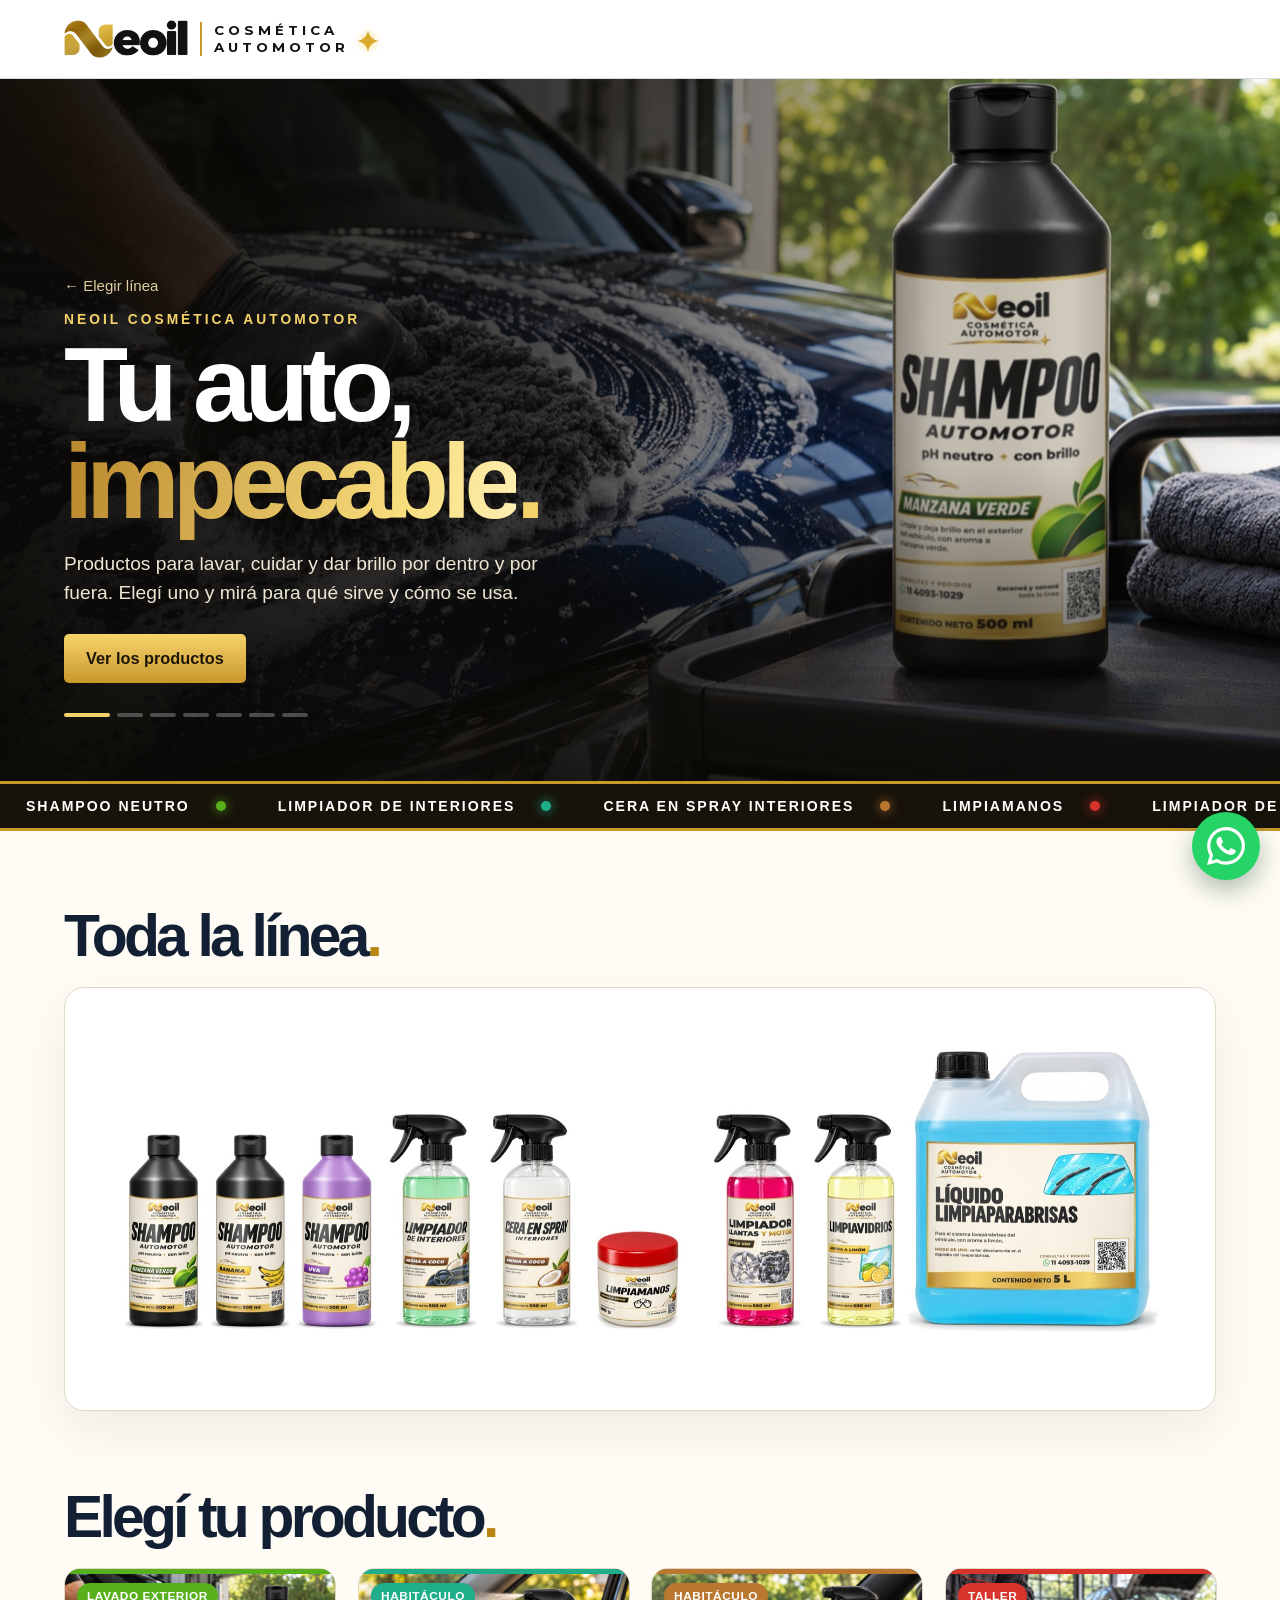
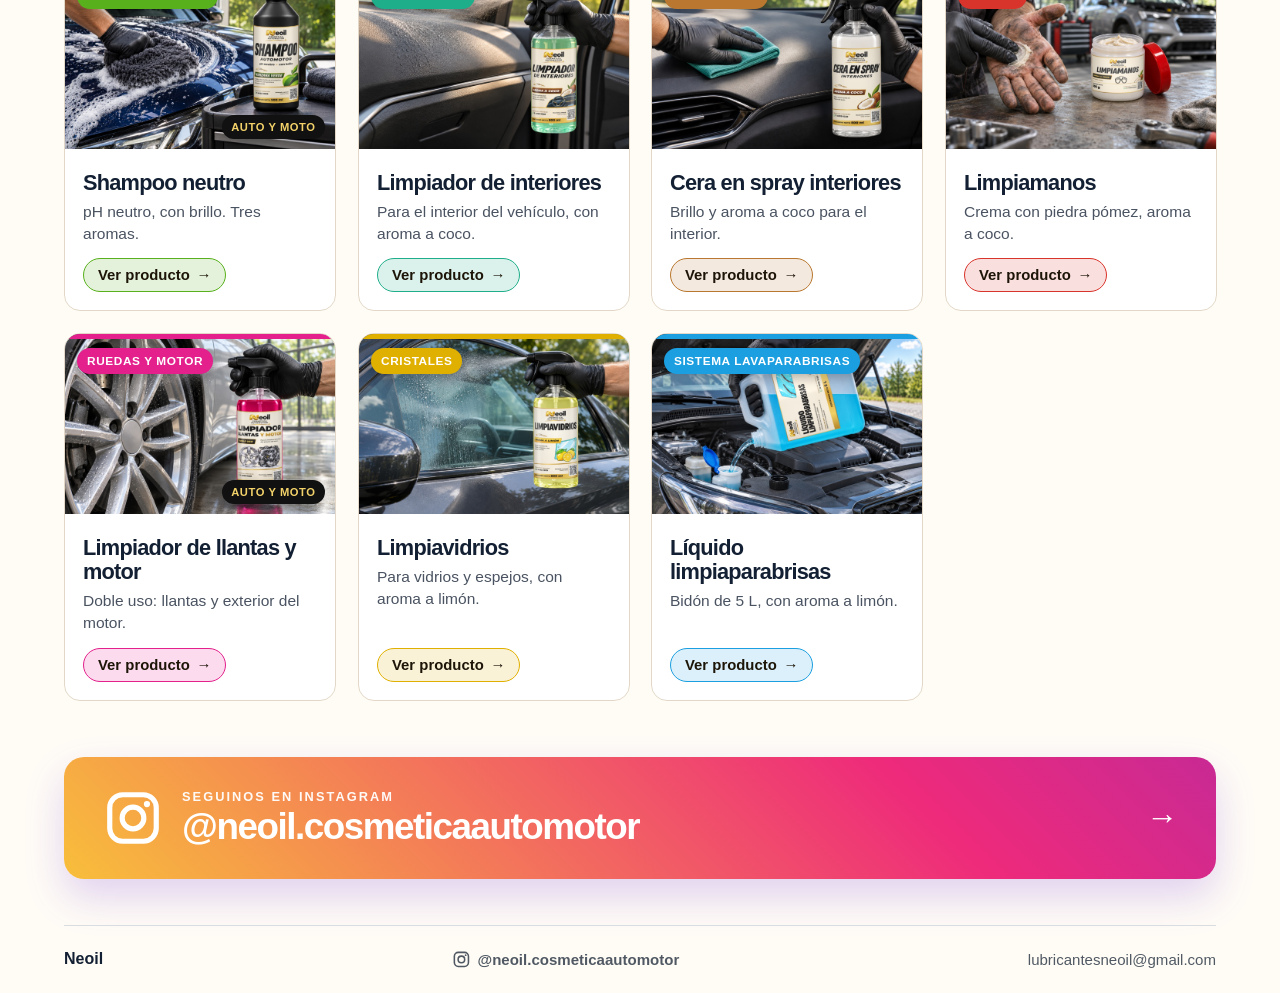
==== commit 43605c5a: "Cosmética: ocultar renovador de negros por ahora Co-Authored-By: Claude Fable 5.2 <noreply@anthropic" ====
--- a/cosmetica-automotor.html
+++ b/cosmetica-automotor.html
@@ -3,24 +3,34 @@
 <head>
 <meta charset="utf-8">
 <meta name="viewport" content="width=device-width,initial-scale=1">
-<link rel="icon" href="neoil-logo.jpg">
+<link rel="icon" href="lineas/icono-cosmetica.png">
+<link rel="apple-touch-icon" href="lineas/icono-cosmetica.png">
+<meta property="og:type" content="website">
+<meta property="og:site_name" content="Neoil Cosmética Automotor">
+<meta property="og:title" content="Neoil Cosmética Automotor | Línea de productos">
+<meta property="og:description" content="Conocé los productos de Neoil Cosmética Automotor para el lavado y cuidado del auto.">
+<meta property="og:url" content="https://lubricantesneoil.com/cosmetica-automotor">
+<meta property="og:image" content="https://lubricantesneoil.com/lineas/og-cosmetica.jpg">
+<meta property="og:image:width" content="1200">
+<meta property="og:image:height" content="630">
+<meta name="twitter:card" content="summary_large_image">
 <link rel="stylesheet" href="lineas/estilo.css?v=8">
 <title>Neoil Cosmética Automotor | Línea de productos</title>
 <meta name="description" content="Conocé los productos de Neoil Cosmética Automotor para el lavado y cuidado del auto.">
 </head><body class="auto"><header class="top"><div class="wrap bar"><a href="./" class="brandlock" aria-label="Neoil Cosmética Automotor, elegir línea"><img class="wordmark" src="lineas/neoil-oro.png" alt="Neoil" width="900" height="275"><span class="brandsub" aria-hidden="true">Cosmética<br>Automotor</span><svg class="star" viewBox="0 0 24 24" aria-hidden="true"><path d="M12 0c1 7 5 11 12 12-7 1-11 5-12 12-1-7-5-11-12-12 7-1 11-5 12-12z"/></svg></a></div></header>
 <main>
-<section class="bighero"><div class="slides" aria-hidden="true"><img src="lineas/fotos/u-shampoo-manzana-verde.jpg" alt="" class=on><img src="lineas/fotos/u-limpiador-de-interiores.jpg" alt=""><img src="lineas/fotos/u-cera-en-spray-interiores.jpg" alt=""><img src="lineas/fotos/u-renovador-de-negros.jpg" alt=""><img src="lineas/fotos/u-limpiamanos.jpg" alt=""><img src="lineas/fotos/u-limpiador-de-llantas-y-motor.jpg" alt=""><img src="lineas/fotos/u-limpiavidrios.jpg" alt=""><img src="lineas/fotos/u-liquido-limpiaparabrisas.jpg" alt=""></div><div class="shade"></div>
+<section class="bighero"><div class="slides" aria-hidden="true"><img src="lineas/fotos/u-shampoo-manzana-verde.jpg" alt="" class=on><img src="lineas/fotos/u-limpiador-de-interiores.jpg" alt=""><img src="lineas/fotos/u-cera-en-spray-interiores.jpg" alt=""><img src="lineas/fotos/u-limpiamanos.jpg" alt=""><img src="lineas/fotos/u-limpiador-de-llantas-y-motor.jpg" alt=""><img src="lineas/fotos/u-limpiavidrios.jpg" alt=""><img src="lineas/fotos/u-liquido-limpiaparabrisas.jpg" alt=""></div><div class="shade"></div>
 <div class="wrap herotext"><a class="back light" href="./">← Elegir línea</a>
 <p class="kicker">Neoil Cosmética Automotor</p>
 <h1>Tu auto,<br><em>impecable</em><span>.</span></h1>
 <p class="herolead">Productos para lavar, cuidar y dar brillo por dentro y por fuera. Elegí uno y mirá para qué sirve y cómo se usa.</p>
 <div class="herobtns"><a class="action gold" href="#productos">Ver los productos</a></div>
-<div class="dots" aria-hidden="true"><i></i><i></i><i></i><i></i><i></i><i></i><i></i><i></i></div></div></section>
-<div class="ribbon2" aria-hidden="true"><div class="track"><span style="--c:#58b01c">Shampoo neutro</span><span style="--c:#1fae8a">Limpiador de interiores</span><span style="--c:#b9772f">Cera en spray interiores</span><span style="--c:#c9982c">Renovador de negros</span><span style="--c:#d9342b">Limpiamanos</span><span style="--c:#e3208c">Limpiador de llantas y motor</span><span style="--c:#e0b000">Limpiavidrios</span><span style="--c:#1b9fe0">Líquido limpiaparabrisas</span><span style="--c:#58b01c">Shampoo neutro</span><span style="--c:#1fae8a">Limpiador de interiores</span><span style="--c:#b9772f">Cera en spray interiores</span><span style="--c:#c9982c">Renovador de negros</span><span style="--c:#d9342b">Limpiamanos</span><span style="--c:#e3208c">Limpiador de llantas y motor</span><span style="--c:#e0b000">Limpiavidrios</span><span style="--c:#1b9fe0">Líquido limpiaparabrisas</span></div></div>
+<div class="dots" aria-hidden="true"><i></i><i></i><i></i><i></i><i></i><i></i><i></i></div></div></section>
+<div class="ribbon2" aria-hidden="true"><div class="track"><span style="--c:#58b01c">Shampoo neutro</span><span style="--c:#1fae8a">Limpiador de interiores</span><span style="--c:#b9772f">Cera en spray interiores</span><span style="--c:#d9342b">Limpiamanos</span><span style="--c:#e3208c">Limpiador de llantas y motor</span><span style="--c:#e0b000">Limpiavidrios</span><span style="--c:#1b9fe0">Líquido limpiaparabrisas</span><span style="--c:#58b01c">Shampoo neutro</span><span style="--c:#1fae8a">Limpiador de interiores</span><span style="--c:#b9772f">Cera en spray interiores</span><span style="--c:#d9342b">Limpiamanos</span><span style="--c:#e3208c">Limpiador de llantas y motor</span><span style="--c:#e0b000">Limpiavidrios</span><span style="--c:#1b9fe0">Líquido limpiaparabrisas</span></div></div>
 <div class="wrap">
-<section class="lineup reveal"><h2>Toda la línea<span>.</span></h2><figure><img src="lineas/fotos/linea-completa.jpg" alt="Todos los productos de Neoil Cosmética Automotor"></figure></section>
+<section class="lineup reveal"><h2>Toda la línea<span>.</span></h2><figure><img src="lineas/fotos/linea-completa.jpg?v=2" alt="Todos los productos de Neoil Cosmética Automotor"></figure></section>
 <section id="productos"><h2 class="reveal">Elegí tu producto<span>.</span></h2>
-<div class="pgrid"><a class="pcard reveal" style="--c:#58b01c;--d:0ms" href="producto-shampoo"><div class="pimg"><img src="lineas/fotos/u-shampoo-manzana-verde.jpg" alt="" loading="lazy"><span class="chip">Lavado exterior</span><span class="motochip">Auto y moto</span></div><div class="pbody"><h3>Shampoo neutro</h3><p>pH neutro, con brillo. Tres aromas.</p><span class="more">Ver producto<i aria-hidden="true">→</i></span></div></a><a class="pcard reveal" style="--c:#1fae8a;--d:80ms" href="producto-limpiador-de-interiores"><div class="pimg"><img src="lineas/fotos/u-limpiador-de-interiores.jpg" alt="" loading="lazy"><span class="chip">Habitáculo</span></div><div class="pbody"><h3>Limpiador de interiores</h3><p>Para el interior del vehículo, con aroma a coco.</p><span class="more">Ver producto<i aria-hidden="true">→</i></span></div></a><a class="pcard reveal" style="--c:#b9772f;--d:160ms" href="producto-cera-en-spray"><div class="pimg"><img src="lineas/fotos/u-cera-en-spray-interiores.jpg" alt="" loading="lazy"><span class="chip">Habitáculo</span></div><div class="pbody"><h3>Cera en spray interiores</h3><p>Brillo y aroma a coco para el interior.</p><span class="more">Ver producto<i aria-hidden="true">→</i></span></div></a><a class="pcard reveal" style="--c:#c9982c;--d:240ms" href="producto-renovador-de-negros"><div class="pimg"><img src="lineas/fotos/u-renovador-de-negros.jpg" alt="" loading="lazy"><span class="chip">Terminación exterior</span><span class="motochip">Auto y moto</span></div><div class="pbody"><h3>Renovador de negros</h3><p>Para gomas y plásticos negros.</p><span class="more">Ver producto<i aria-hidden="true">→</i></span></div></a><a class="pcard reveal" style="--c:#d9342b;--d:0ms" href="producto-limpiamanos"><div class="pimg"><img src="lineas/fotos/u-limpiamanos.jpg" alt="" loading="lazy"><span class="chip">Taller</span></div><div class="pbody"><h3>Limpiamanos</h3><p>Crema con piedra pómez, aroma a coco.</p><span class="more">Ver producto<i aria-hidden="true">→</i></span></div></a><a class="pcard reveal" style="--c:#e3208c;--d:80ms" href="producto-limpiador-de-llantas-y-motor"><div class="pimg"><img src="lineas/fotos/u-limpiador-de-llantas-y-motor.jpg" alt="" loading="lazy"><span class="chip">Ruedas y motor</span><span class="motochip">Auto y moto</span></div><div class="pbody"><h3>Limpiador de llantas y motor</h3><p>Doble uso: llantas y exterior del motor.</p><span class="more">Ver producto<i aria-hidden="true">→</i></span></div></a><a class="pcard reveal" style="--c:#e0b000;--d:160ms" href="producto-limpiavidrios"><div class="pimg"><img src="lineas/fotos/u-limpiavidrios.jpg" alt="" loading="lazy"><span class="chip">Cristales</span></div><div class="pbody"><h3>Limpiavidrios</h3><p>Para vidrios y espejos, con aroma a limón.</p><span class="more">Ver producto<i aria-hidden="true">→</i></span></div></a><a class="pcard reveal" style="--c:#1b9fe0;--d:240ms" href="producto-liquido-limpiaparabrisas"><div class="pimg"><img src="lineas/fotos/u-liquido-limpiaparabrisas.jpg" alt="" loading="lazy"><span class="chip">Sistema lavaparabrisas</span></div><div class="pbody"><h3>Líquido limpiaparabrisas</h3><p>Bidón de 5 L, con aroma a limón.</p><span class="more">Ver producto<i aria-hidden="true">→</i></span></div></a></div></section>
+<div class="pgrid"><a class="pcard reveal" style="--c:#58b01c;--d:0ms" href="producto-shampoo"><div class="pimg"><img src="lineas/fotos/u-shampoo-manzana-verde.jpg" alt="" loading="lazy"><span class="chip">Lavado exterior</span><span class="motochip">Auto y moto</span></div><div class="pbody"><h3>Shampoo neutro</h3><p>pH neutro, con brillo. Tres aromas.</p><span class="more">Ver producto<i aria-hidden="true">→</i></span></div></a><a class="pcard reveal" style="--c:#1fae8a;--d:80ms" href="producto-limpiador-de-interiores"><div class="pimg"><img src="lineas/fotos/u-limpiador-de-interiores.jpg" alt="" loading="lazy"><span class="chip">Habitáculo</span></div><div class="pbody"><h3>Limpiador de interiores</h3><p>Para el interior del vehículo, con aroma a coco.</p><span class="more">Ver producto<i aria-hidden="true">→</i></span></div></a><a class="pcard reveal" style="--c:#b9772f;--d:160ms" href="producto-cera-en-spray"><div class="pimg"><img src="lineas/fotos/u-cera-en-spray-interiores.jpg" alt="" loading="lazy"><span class="chip">Habitáculo</span></div><div class="pbody"><h3>Cera en spray interiores</h3><p>Brillo y aroma a coco para el interior.</p><span class="more">Ver producto<i aria-hidden="true">→</i></span></div></a><a class="pcard reveal" style="--c:#d9342b;--d:240ms" href="producto-limpiamanos"><div class="pimg"><img src="lineas/fotos/u-limpiamanos.jpg" alt="" loading="lazy"><span class="chip">Taller</span></div><div class="pbody"><h3>Limpiamanos</h3><p>Crema con piedra pómez, aroma a coco.</p><span class="more">Ver producto<i aria-hidden="true">→</i></span></div></a><a class="pcard reveal" style="--c:#e3208c;--d:0ms" href="producto-limpiador-de-llantas-y-motor"><div class="pimg"><img src="lineas/fotos/u-limpiador-de-llantas-y-motor.jpg" alt="" loading="lazy"><span class="chip">Ruedas y motor</span><span class="motochip">Auto y moto</span></div><div class="pbody"><h3>Limpiador de llantas y motor</h3><p>Doble uso: llantas y exterior del motor.</p><span class="more">Ver producto<i aria-hidden="true">→</i></span></div></a><a class="pcard reveal" style="--c:#e0b000;--d:80ms" href="producto-limpiavidrios"><div class="pimg"><img src="lineas/fotos/u-limpiavidrios.jpg" alt="" loading="lazy"><span class="chip">Cristales</span></div><div class="pbody"><h3>Limpiavidrios</h3><p>Para vidrios y espejos, con aroma a limón.</p><span class="more">Ver producto<i aria-hidden="true">→</i></span></div></a><a class="pcard reveal" style="--c:#1b9fe0;--d:160ms" href="producto-liquido-limpiaparabrisas"><div class="pimg"><img src="lineas/fotos/u-liquido-limpiaparabrisas.jpg" alt="" loading="lazy"><span class="chip">Sistema lavaparabrisas</span></div><div class="pbody"><h3>Líquido limpiaparabrisas</h3><p>Bidón de 5 L, con aroma a limón.</p><span class="more">Ver producto<i aria-hidden="true">→</i></span></div></a></div></section>
 <a class="igband reveal" href="https://www.instagram.com/neoil.cosmeticaautomotor/" target="_blank" rel="noopener"><svg class="ig" viewBox="0 0 24 24" aria-hidden="true" fill="none" stroke="currentColor" stroke-width="2"><rect x="3" y="3" width="18" height="18" rx="5"/><circle cx="12" cy="12" r="4.2"/><circle cx="17.4" cy="6.6" r="1.2" fill="currentColor" stroke="none"/></svg><span><small>Seguinos en Instagram</small><b>@neoil.cosmeticaautomotor</b></span><i aria-hidden="true">→</i></a>
 </div><a class="wafloat" href="https://wa.me/5491140931029?text=Hola%2C%20quiero%20consultar%20por%20la%20l%C3%ADnea%20Neoil%20Cosm%C3%A9tica%20Automotor." target="_blank" rel="noopener" aria-label="Consultar por WhatsApp"><svg class="wa" viewBox="0 0 24 24" aria-hidden="true"><path fill="currentColor" d="M20.52 3.48A11.85 11.85 0 0 0 12.04 0C5.46 0 .1 5.35.1 11.94c0 2.1.55 4.16 1.6 5.97L0 24l6.25-1.64a11.94 11.94 0 0 0 5.79 1.48h.01C18.63 23.84 24 18.49 24 11.9c0-3.19-1.24-6.18-3.48-8.42zM12.04 21.83a9.9 9.9 0 0 1-5.05-1.38l-.36-.21-3.71.97.99-3.61-.24-.38a9.91 9.91 0 1 1 8.37 4.61zm5.44-7.42c-.3-.15-1.76-.87-2.03-.97-.28-.1-.48-.15-.68.15-.2.3-.77.97-.94 1.17-.17.2-.35.22-.65.07-.3-.15-1.26-.46-2.4-1.49-.89-.79-1.49-1.77-1.66-2.07-.17-.3-.02-.46.13-.61.13-.13.3-.35.45-.52.15-.18.2-.3.3-.5.1-.2.05-.37-.03-.52-.07-.15-.67-1.62-.92-2.22-.24-.58-.49-.5-.67-.51h-.57c-.2 0-.52.07-.79.37-.27.3-1.04 1.02-1.04 2.49s1.07 2.89 1.22 3.09c.15.2 2.1 3.2 5.09 4.49.71.3 1.27.49 1.7.63.71.22 1.36.19 1.87.12.57-.09 1.76-.72 2.01-1.42.25-.7.25-1.3.17-1.42-.07-.12-.27-.2-.57-.34z"/></svg><span>Escribinos</span></a>
 </main><script src="lineas/cosmetica.js?v=7" defer></script><footer class="wrap bottom"><span>Neoil</span><a class="igfoot" href="https://www.instagram.com/neoil.cosmeticaautomotor/" target="_blank" rel="noopener"><svg class="ig" viewBox="0 0 24 24" aria-hidden="true" fill="none" stroke="currentColor" stroke-width="2"><rect x="3" y="3" width="18" height="18" rx="5"/><circle cx="12" cy="12" r="4.2"/><circle cx="17.4" cy="6.6" r="1.2" fill="currentColor" stroke="none"/></svg>@neoil.cosmeticaautomotor</a><a href="mailto:lubricantesneoil@gmail.com">lubricantesneoil@gmail.com</a></footer></body></html>
